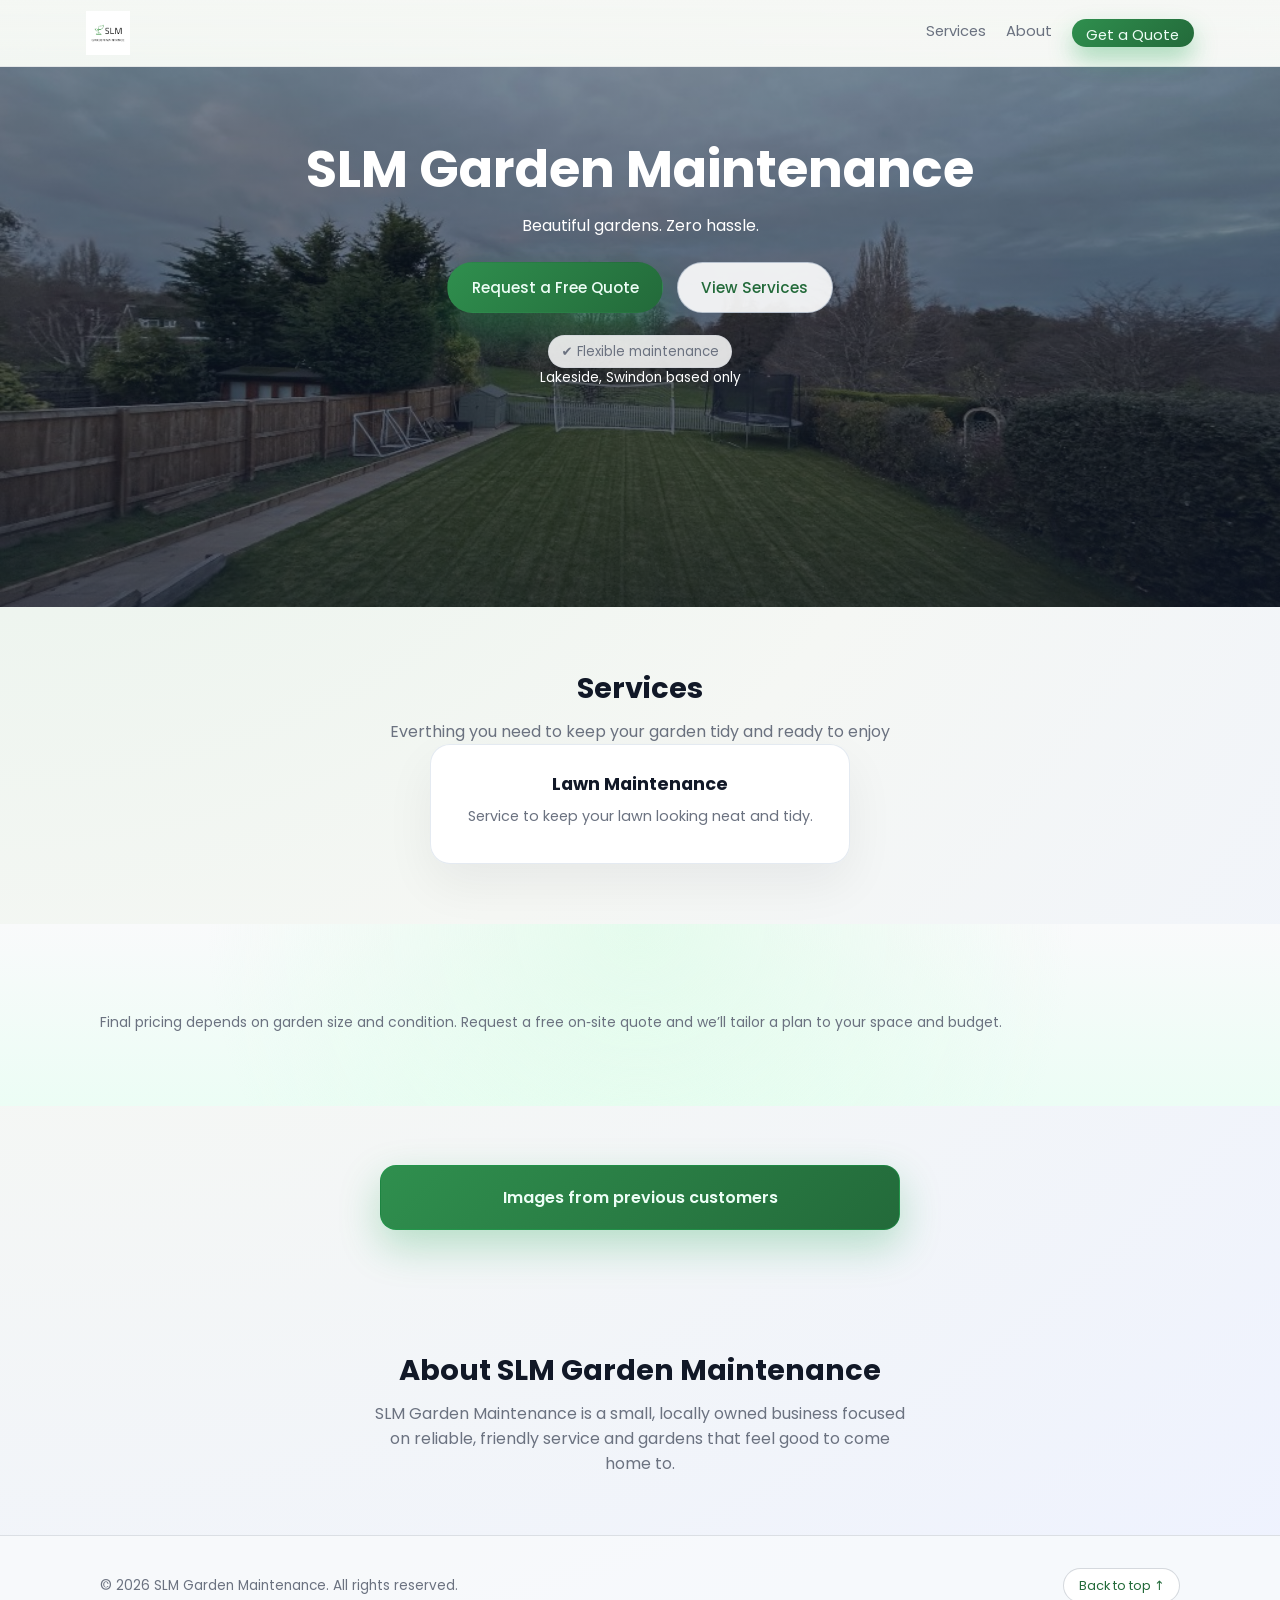
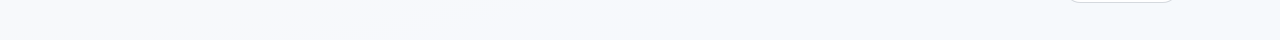
==== index.html @ 6372789c "change lawn care and edging to lawn maintenece" ====
<!DOCTYPE html>
<html lang="en">
  <head>
    <meta charset="UTF-8" />
    <meta name="viewport" content="width=device-width, initial-scale=1" />
    <title>SLM Garden Maintenance</title>
    <meta
      name="description"
      content="SLM Garden Maintenance – professional lawn care, planting, pruning, and seasonal cleanups for beautiful, low-stress outdoor spaces."
    />
    <link rel="stylesheet" href="styles.css" />
    <link rel="preconnect" href="https://fonts.googleapis.com" />
    <link rel="preconnect" href="https://fonts.gstatic.com" crossorigin />
    <link
      href="https://fonts.googleapis.com/css2?family=Poppins:wght@300;400;500;600;700&display=swap"
      rel="stylesheet"
    />
  </head>
  <body>
    <header class="site-header">
      <div class="container header-inner">
        <a href="index.html" class="logo" aria-label="Go to home page">
          <img src="assets/slm-logo.png" alt="SLM Garden Maintenance logo" class="site-logo" />
        </a>
        <nav class="nav">
          <a href="#services">Services</a>
          <a href="#about">About</a>
          <a href="contact.html" class="nav-cta">Get a Quote</a>
        </nav>
      </div>
    </header>

    <main>
      <section class="hero" id="top">
        <div class="container hero-inner">
          <div class="hero-copy">
            <h1>SLM Garden Maintenance</h1>
            <p>
              Beautiful gardens. Zero hassle.
            </p>
            <div class="hero-actions">
              <a href="contact.html" class="btn primary">Request a Free Quote</a>
              <a href="#services" class="btn ghost">View Services</a>
            </div>
            <div class="hero-meta">
              <span>✔ Flexible maintenance</span>
            </div>
            <p class="hero-location">Lakeside, Swindon based only</p>
          </div>
        </div>
      </section>

      <section class="section" id="services">
        <div class="container">
          <h2 class="section-title">Services</h2>
          <p class="section-intro">
            Everthing you need to keep your garden tidy and ready to enjoy
          </p>
          <div class="services-grid services-grid--single">
            <article class="card service-card service-card--centered">
              <h3>Lawn Maintenance</h3>
              <p class="service-card-subtitle">Service to keep your lawn looking neat and tidy.</p>
            </article>
          </div>
        </div>
      </section>

      <section class="section section-alt" id="pricing">
        <div class="container">
          <p class="pricing-footnote">
            Final pricing depends on garden size and condition. Request a free on‑site quote and
            we’ll tailor a plan to your space and budget.
          </p>
        </div>
      </section>

      <section class="section" id="customer-images">
        <div class="container">
          <a href="images.html" class="images-box-link">Images from previous customers</a>
        </div>
      </section>

      <section class="section" id="about">
        <div class="container about-grid">
          <div>
            <h2 class="section-title">About SLM Garden Maintenance</h2>
            <p class="section-intro about-summary">
              SLM Garden Maintenance is a small, locally owned business focused on reliable,
              friendly service and gardens that feel good to come home to.
            </p>
          </div>
        </div>
      </section>

      </section>
    </main>

    <footer class="site-footer">
      <div class="container footer-inner">
        <p>© 2026 SLM Garden Maintenance. All rights reserved.</p>
        <a href="#top" class="back-to-top">Back to top ↑</a>
      </div>
    </footer>

    <script src="script.js"></script>
  </body>
  </html>
---- styles.css ----
:root {
  --bg: #f5f7f4;
  --bg-alt: #ffffff;
  --accent: #2f8f4e;
  --accent-soft: #e0f3e7;
  --accent-dark: #236a3a;
  --text: #111827;
  --muted: #6b7280;
  --border-subtle: #e5e7eb;
  --shadow-soft: 0 22px 60px rgba(15, 23, 42, 0.12);
  --radius-lg: 20px;
  --radius-full: 999px;
  --transition-fast: 0.18s ease-out;
}

*,
*::before,
*::after {
  box-sizing: border-box;
}

body {
  margin: 0;
  font-family: "Poppins", system-ui, -apple-system, BlinkMacSystemFont, "Segoe UI", sans-serif;
  background: radial-gradient(circle at top left, #e4f2e8 0, #f5f7f4 50%, #eef2ff 100%);
  color: var(--text);
  -webkit-font-smoothing: antialiased;
}

img {
  max-width: 100%;
  display: block;
}

a {
  color: inherit;
  text-decoration: none;
}

.container {
  width: 100%;
  max-width: 1120px;
  margin: 0 auto;
  padding: 0 1.25rem;
}

.site-header {
  position: sticky;
  top: 0;
  z-index: 40;
  backdrop-filter: blur(18px);
  background: linear-gradient(to bottom, rgba(245, 247, 244, 0.96), rgba(245, 247, 244, 0.82));
  border-bottom: 1px solid rgba(209, 213, 219, 0.5);
}

.header-inner {
  display: flex;
  align-items: center;
  justify-content: space-between;
  padding: 0.7rem 0.4rem;
}

.logo {
  display: flex;
  align-items: center;
  gap: 0.6rem;
}

.site-logo {
  height: 44px;
  width: auto;
}

.nav {
  display: flex;
  align-items: center;
  gap: 1.25rem;
  font-size: 0.92rem;
}

.nav a {
  color: var(--muted);
  padding-bottom: 0.1rem;
  border-bottom: 2px solid transparent;
  transition: color var(--transition-fast), border-color var(--transition-fast),
    transform var(--transition-fast);
}

.nav a:hover {
  color: var(--accent-dark);
  border-color: rgba(34, 197, 94, 0.45);
  transform: translateY(-1px);
}

.nav-cta {
  padding: 0.35rem 0.9rem;
  border-radius: var(--radius-full);
  background: linear-gradient(135deg, var(--accent), var(--accent-dark));
  color: #ecfdf5 !important;
  border: none !important;
  box-shadow: 0 12px 25px rgba(22, 163, 74, 0.35);
}

.hero {
  position: relative;
  padding: 4.6rem 0 3.8rem;
  min-height: 60vh;
  background:
    linear-gradient(to bottom, rgba(15, 23, 42, 0.45), rgba(15, 23, 42, 0.75)),
    url("assets/IMG_4486-001adc9c-b337-4fd5-adc2-8682638aba3a.png") center/cover
      no-repeat;
  color: #f9fafb;
}

.hero-inner {
  position: relative;
  display: flex;
  align-items: center;
  justify-content: center;
}

.hero-copy h1 {
  font-size: clamp(2.3rem, 4vw, 3.2rem);
  line-height: 1.1;
  margin: 0 0 1rem;
  color: #ffffff;
}

.hero-copy {
  text-align: center;
}

.hero-copy p {
  margin: 0 0 1.5rem;
  color: #ffffff;
  max-width: 34rem;
  margin-left: auto;
  margin-right: auto;
}

.service-box {
  display: inline-flex;
  align-items: center;
  justify-content: center;
  margin-top: 1rem;
  padding: 1rem 1.8rem;
  border-radius: 18px;
  background: radial-gradient(circle at top left, #bbf7d0 0, #ecfdf5 40%, #ffffff 100%);
  border: 1px solid rgba(34, 197, 94, 0.3);
  box-shadow: 0 18px 45px rgba(22, 163, 74, 0.25);
  position: relative;
  overflow: hidden;
}

.service-box::before {
  content: "";
  position: absolute;
  inset: 0;
  background: radial-gradient(circle at top left, rgba(255, 255, 255, 0.65), transparent 55%);
  opacity: 0.65;
  pointer-events: none;
}

.service-label {
  position: relative;
  font-weight: 600;
  letter-spacing: 0.04em;
  text-transform: uppercase;
  font-size: 0.9rem;
  color: var(--accent-dark);
}

.hero-actions {
  display: flex;
  gap: 0.9rem;
  flex-wrap: wrap;
  margin-bottom: 1.4rem;
  justify-content: center;
}

.btn {
  display: inline-flex;
  align-items: center;
  justify-content: center;
  border-radius: var(--radius-full);
  padding: 0.8rem 1.45rem;
  font-size: 0.95rem;
  font-weight: 500;
  border: 1px solid transparent;
  cursor: pointer;
  transition: background var(--transition-fast), color var(--transition-fast),
    box-shadow var(--transition-fast), transform var(--transition-fast), border-color var(--transition-fast);
}

.btn.primary {
  background: linear-gradient(135deg, var(--accent), var(--accent-dark));
  color: #ecfdf5;
  box-shadow: 0 20px 38px rgba(22, 163, 74, 0.35);
}

.btn.primary:hover {
  transform: translateY(-1px);
  box-shadow: 0 24px 48px rgba(22, 163, 74, 0.4);
}

.btn.ghost {
  background: rgba(255, 255, 255, 0.9);
  color: var(--accent-dark);
  border-color: rgba(148, 163, 184, 0.6);
}

.btn.ghost:hover {
  background: #ecfdf5;
  border-color: rgba(34, 197, 94, 0.6);
}

.btn.full-width {
  width: 100%;
}

.hero-meta {
  display: flex;
  flex-wrap: wrap;
  gap: 0.75rem;
  font-size: 0.83rem;
  color: var(--muted);
  justify-content: center;
  text-align: center;
}

.hero-meta span {
  padding: 0.35rem 0.8rem;
  border-radius: var(--radius-full);
  background: rgba(255, 255, 255, 0.85);
  border: 1px solid rgba(209, 213, 219, 0.72);
}

.hero-location {
  margin-top: 0.9rem;
  font-size: 0.85rem;
  color: #e5e7eb;
}

.hero-card {
  position: relative;
  border-radius: 26px;
  background: linear-gradient(150deg, rgba(15, 118, 110, 0.08), rgba(22, 163, 74, 0.08)),
    url("https://images.pexels.com/photos/4751978/pexels-photo-4751978.jpeg?auto=compress&cs=tinysrgb&w=1200")
      center/cover no-repeat;
  box-shadow: var(--shadow-soft);
  overflow: hidden;
  min-height: 320px;
}

.hero-card::after {
  content: "";
  position: absolute;
  inset: 0;
  background: radial-gradient(circle at top left, rgba(15, 23, 42, 0.18), transparent 60%),
    linear-gradient(to top, rgba(15, 23, 42, 0.88), rgba(15, 23, 42, 0.16));
}

.hero-card-content {
  position: relative;
  color: #ecfdf5;
  padding: 1.7rem 1.7rem 1.4rem;
  display: flex;
  flex-direction: column;
  gap: 0.6rem;
  height: 100%;
  justify-content: flex-end;
  z-index: 1;
}

.hero-card-content h2 {
  font-size: 1.25rem;
  margin: 0;
}

.hero-card-content p {
  font-size: 0.93rem;
  margin: 0;
}

.hero-card-content ul {
  margin: 0.25rem 0 0.7rem;
  padding-left: 1.1rem;
  font-size: 0.86rem;
}

.hero-card-note {
  font-size: 0.85rem;
  opacity: 0.9;
}

.section {
  padding: 3.7rem 0;
}

.section-alt {
  background: radial-gradient(circle at top, rgba(220, 252, 231, 0.7), transparent 65%),
    linear-gradient(to bottom, #f9fafb, #ecfdf5);
}

.section-title {
  font-size: 1.8rem;
  margin: 0 0 0.6rem;
}

.section-intro {
  margin: 0;
  max-width: 34rem;
  color: var(--muted);
}

#services .section-intro {
  text-align: center;
  margin-left: auto;
  margin-right: auto;
}

#services .section-title {
  text-align: center;
}

.grid {
  display: grid;
  gap: 1.7rem;
  margin-top: 2.3rem;
}

.services-grid {
  grid-template-columns: repeat(4, minmax(0, 1fr));
}

.services-grid--single {
  display: flex;
  justify-content: center;
  align-items: stretch;
}

.services-grid--single .service-card {
  max-width: 420px;
  width: 100%;
}

.pricing-grid {
  grid-template-columns: repeat(3, minmax(0, 1fr));
}

.card {
  background: rgba(255, 255, 255, 0.96);
  border-radius: var(--radius-lg);
  padding: 1.6rem 1.6rem 1.5rem;
  border: 1px solid rgba(226, 232, 240, 0.9);
  box-shadow: 0 20px 50px rgba(15, 23, 42, 0.06);
  transform-origin: center;
  transform: translateY(0) scale(1);
  transition: transform var(--transition-fast), box-shadow var(--transition-fast),
    border-color var(--transition-fast), background var(--transition-fast);
}

.card:hover {
  transform: translateY(-5px) scale(1.01);
  box-shadow: 0 26px 70px rgba(15, 23, 42, 0.12);
  border-color: rgba(34, 197, 94, 0.3);
}

.service-card h3 {
  margin: 0 0 0.55rem;
  font-size: 1.1rem;
}

.service-card--centered {
  text-align: center;
}

.service-card-subtitle {
  margin: 0;
  font-size: 0.88rem;
  color: var(--muted);
  font-weight: 400;
}

.service-card p {
  margin: 0 0 0.8rem;
  color: var(--muted);
  font-size: 0.9rem;
}

.service-card ul {
  margin: 0;
  padding-left: 1.1rem;
  font-size: 0.87rem;
  color: var(--text);
}

.pricing-card {
  position: relative;
}

.pricing-card .price {
  margin: 0.4rem 0 0.15rem;
  font-size: 1.5rem;
  font-weight: 600;
}

.pricing-card .price-note {
  margin: 0;
  font-size: 0.83rem;
  color: var(--muted);
}

.pricing-card ul {
  margin: 0.9rem 0 0;
  padding-left: 1.1rem;
  font-size: 0.9rem;
  color: var(--text);
}

.pricing-card.featured {
  background: radial-gradient(circle at top, #bbf7d0 0, #ecfdf5 40%, #ffffff 100%);
  border-width: 1.5px;
  border-color: rgba(22, 163, 74, 0.55);
  box-shadow: 0 26px 70px rgba(21, 128, 61, 0.35);
  transform: translateY(-6px);
}

.pricing-card.featured:hover {
  transform: translateY(-10px);
}

.badge {
  position: absolute;
  top: 1.2rem;
  right: 1.4rem;
  padding: 0.28rem 0.75rem;
  border-radius: var(--radius-full);
  background: rgba(22, 163, 74, 0.16);
  color: var(--accent-dark);
  font-size: 0.72rem;
  font-weight: 500;
}

.pricing-footnote {
  margin-top: 1.8rem;
  font-size: 0.87rem;
  color: var(--muted);
}

.images-box-link {
  display: block;
  max-width: 520px;
  margin: 0 auto;
  text-align: center;
  padding: 1.2rem 1rem;
  border-radius: 16px;
  border: 1px solid rgba(22, 163, 74, 0.45);
  background: linear-gradient(135deg, var(--accent), var(--accent-dark));
  box-shadow: 0 16px 40px rgba(22, 163, 74, 0.28);
  font-weight: 600;
  color: #ecfdf5;
  transition: transform var(--transition-fast), box-shadow var(--transition-fast),
    border-color var(--transition-fast), background var(--transition-fast);
}

.images-box-link:hover {
  transform: translateY(-2px);
  border-color: rgba(22, 163, 74, 0.7);
  background: linear-gradient(135deg, #22c55e, #15803d);
  box-shadow: 0 20px 50px rgba(21, 128, 61, 0.35);
}

.about-grid {
  display: flex;
  justify-content: center;
  text-align: center;
}

.about-summary {
  text-align: center;
  margin-left: auto;
  margin-right: auto;
}

.contact-grid {
  display: grid;
  grid-template-columns: minmax(0, 1.1fr) minmax(0, 1fr);
  gap: 2.4rem;
  align-items: flex-start;
}

.contact-points {
  margin: 1.3rem 0 0.8rem;
  padding-left: 1.1rem;
  color: var(--text);
  font-size: 0.95rem;
}

.contact-note {
  margin: 0.5rem 0 0;
  font-size: 0.85rem;
  color: var(--muted);
}

.contact-form h3 {
  margin: 0 0 0.9rem;
}

.contact-form label {
  display: block;
  font-size: 0.82rem;
  margin-bottom: 0.85rem;
}

.contact-form input,
.contact-form textarea {
  width: 100%;
  margin-top: 0.35rem;
  border-radius: 12px;
  border: 1px solid rgba(209, 213, 219, 0.9);
  padding: 0.65rem 0.75rem;
  font-family: inherit;
  font-size: 0.9rem;
  outline: none;
  background: rgba(249, 250, 251, 0.95);
  transition: border-color var(--transition-fast), box-shadow var(--transition-fast),
    background var(--transition-fast), transform var(--transition-fast);
}

.contact-form textarea {
  resize: vertical;
  min-height: 120px;
}

.contact-form input:focus,
.contact-form textarea:focus {
  border-color: rgba(34, 197, 94, 0.75);
  box-shadow: 0 0 0 1px rgba(34, 197, 94, 0.5);
  background: #ffffff;
}

.form-status {
  margin-top: 0.7rem;
  font-size: 0.86rem;
  color: var(--muted);
}

.site-footer {
  padding: 1.6rem 0 1.9rem;
  border-top: 1px solid rgba(209, 213, 219, 0.7);
  background: rgba(248, 250, 252, 0.9);
}

.footer-inner {
  display: flex;
  align-items: center;
  justify-content: space-between;
  gap: 1rem;
  font-size: 0.85rem;
  color: var(--muted);
}

.footer-qr {
  display: flex;
  flex-direction: column;
  align-items: center;
  gap: 0.35rem;
}

.footer-qr img {
  width: 72px;
  height: 72px;
  border-radius: 8px;
  border: 1px solid rgba(209, 213, 219, 0.9);
  background: #ffffff;
  padding: 4px;
}

.footer-qr span {
  font-size: 0.72rem;
  color: var(--muted);
}

.back-to-top {
  padding: 0.45rem 0.9rem;
  border-radius: var(--radius-full);
  border: 1px solid rgba(209, 213, 219, 0.9);
  background: rgba(255, 255, 255, 0.95);
  color: var(--accent-dark);
  font-size: 0.8rem;
  transition: background var(--transition-fast), transform var(--transition-fast),
    box-shadow var(--transition-fast);
}

.back-to-top:hover {
  background: #ecfdf5;
  transform: translateY(-1px);
  box-shadow: 0 12px 30px rgba(15, 23, 42, 0.15);
}

html {
  scroll-behavior: smooth;
}

@media (max-width: 960px) {
  .hero-inner {
    grid-template-columns: minmax(0, 1fr);
  }

  .hero-card {
    order: -1;
  }

  .services-grid {
    grid-template-columns: repeat(2, minmax(0, 1fr));
  }

  .pricing-grid {
    grid-template-columns: repeat(2, minmax(0, 1fr));
  }

  .about-grid {
    grid-template-columns: minmax(0, 1fr);
  }

  .contact-grid {
    grid-template-columns: minmax(0, 1fr);
  }
}

@media (max-width: 720px) {
  .header-inner {
    padding-inline: 0;
  }

  .nav {
    gap: 0.7rem;
    font-size: 0.82rem;
  }

  .hero {
    padding-top: 3.6rem;
  }

  .services-grid,
  .pricing-grid {
    grid-template-columns: minmax(0, 1fr);
  }

  .about-highlights {
    grid-template-columns: minmax(0, 1fr);
  }

  .footer-inner {
    flex-direction: column;
    align-items: flex-start;
  }

  .footer-qr {
    align-items: flex-start;
  }
}
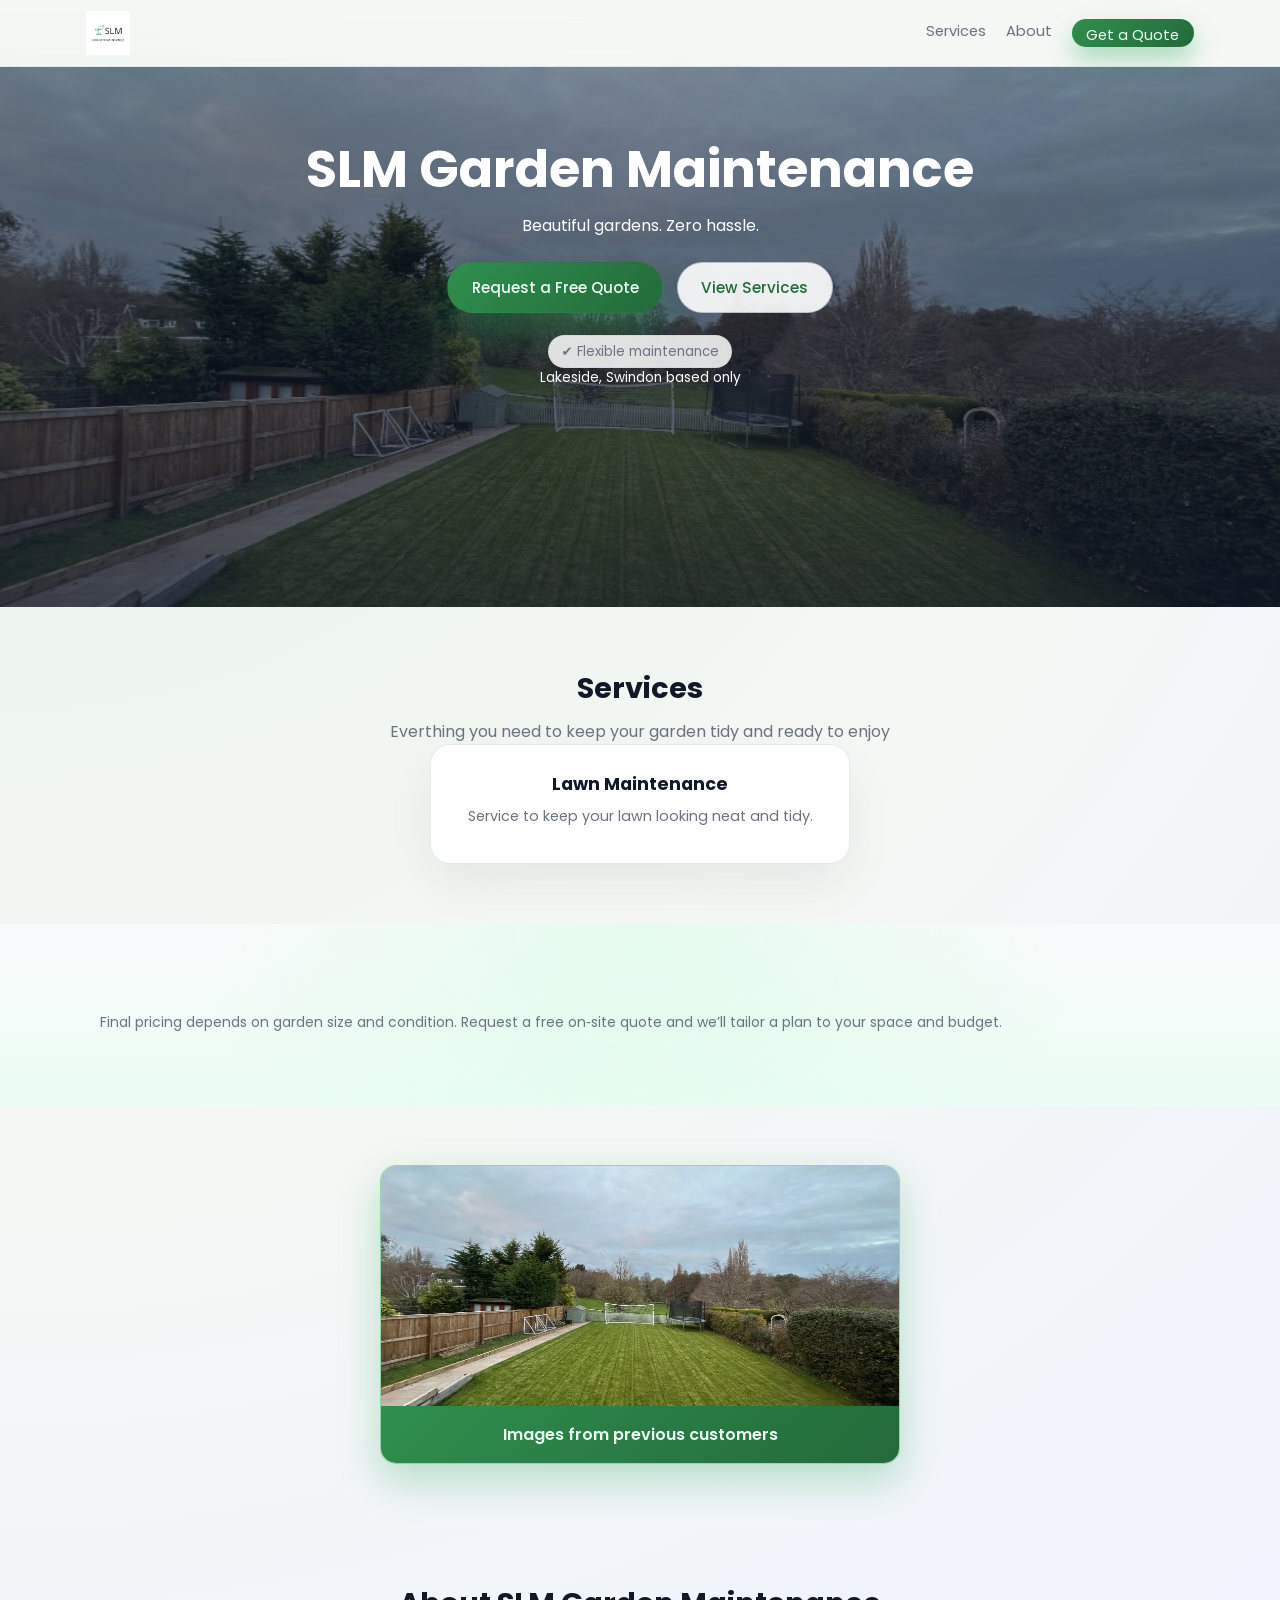
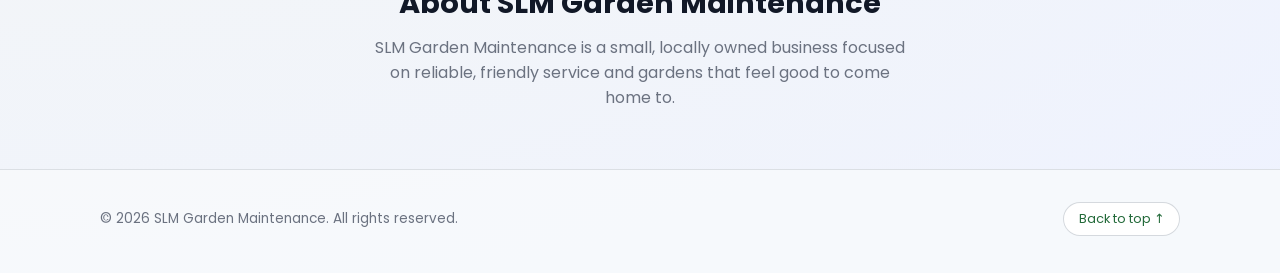
==== commit 35d47df5: "image added to prev customer imags" ====
--- a/index.html
+++ b/index.html
@@ -76,7 +76,14 @@
 
       <section class="section" id="customer-images">
         <div class="container">
-          <a href="images.html" class="images-box-link">Images from previous customers</a>
+          <a href="images.html" class="images-box-link">
+            <img
+              src="assets/IMG_4486-001adc9c-b337-4fd5-adc2-8682638aba3a.png"
+              alt="Well-maintained striped lawn from a recent customer"
+              class="images-box-preview"
+            />
+            <span class="images-box-label">Images from previous customers</span>
+          </a>
         </div>
       </section>
 
--- a/styles.css
+++ b/styles.css
@@ -452,23 +452,64 @@
   display: block;
   max-width: 520px;
   margin: 0 auto;
-  text-align: center;
-  padding: 1.2rem 1rem;
+  overflow: hidden;
   border-radius: 16px;
   border: 1px solid rgba(22, 163, 74, 0.45);
+  background: #ffffff;
+  box-shadow: 0 16px 40px rgba(22, 163, 74, 0.28);
+  transition: transform var(--transition-fast), box-shadow var(--transition-fast),
+    border-color var(--transition-fast);
+}
+
+.images-box-preview {
+  display: block;
+  width: 100%;
+  height: 240px;
+  object-fit: cover;
+}
+
+.images-box-label {
+  display: block;
+  padding: 1rem 1.2rem;
+  text-align: center;
+  font-weight: 600;
   background: linear-gradient(135deg, var(--accent), var(--accent-dark));
-  box-shadow: 0 16px 40px rgba(22, 163, 74, 0.28);
-  font-weight: 600;
   color: #ecfdf5;
-  transition: transform var(--transition-fast), box-shadow var(--transition-fast),
-    border-color var(--transition-fast), background var(--transition-fast);
 }
 
 .images-box-link:hover {
   transform: translateY(-2px);
   border-color: rgba(22, 163, 74, 0.7);
+  box-shadow: 0 20px 50px rgba(21, 128, 61, 0.35);
+}
+
+.images-box-link:hover .images-box-label {
   background: linear-gradient(135deg, #22c55e, #15803d);
-  box-shadow: 0 20px 50px rgba(21, 128, 61, 0.35);
+}
+
+.customer-gallery {
+  display: grid;
+  grid-template-columns: repeat(auto-fill, minmax(280px, 1fr));
+  gap: 1.5rem;
+  margin-top: 2rem;
+  max-width: 720px;
+  margin-left: auto;
+  margin-right: auto;
+}
+
+.customer-gallery-item {
+  margin: 0;
+  overflow: hidden;
+  border-radius: 16px;
+  border: 1px solid rgba(22, 163, 74, 0.25);
+  box-shadow: 0 12px 30px rgba(15, 23, 42, 0.08);
+}
+
+.customer-gallery-item img {
+  display: block;
+  width: 100%;
+  height: 260px;
+  object-fit: cover;
 }
 
 .about-grid {
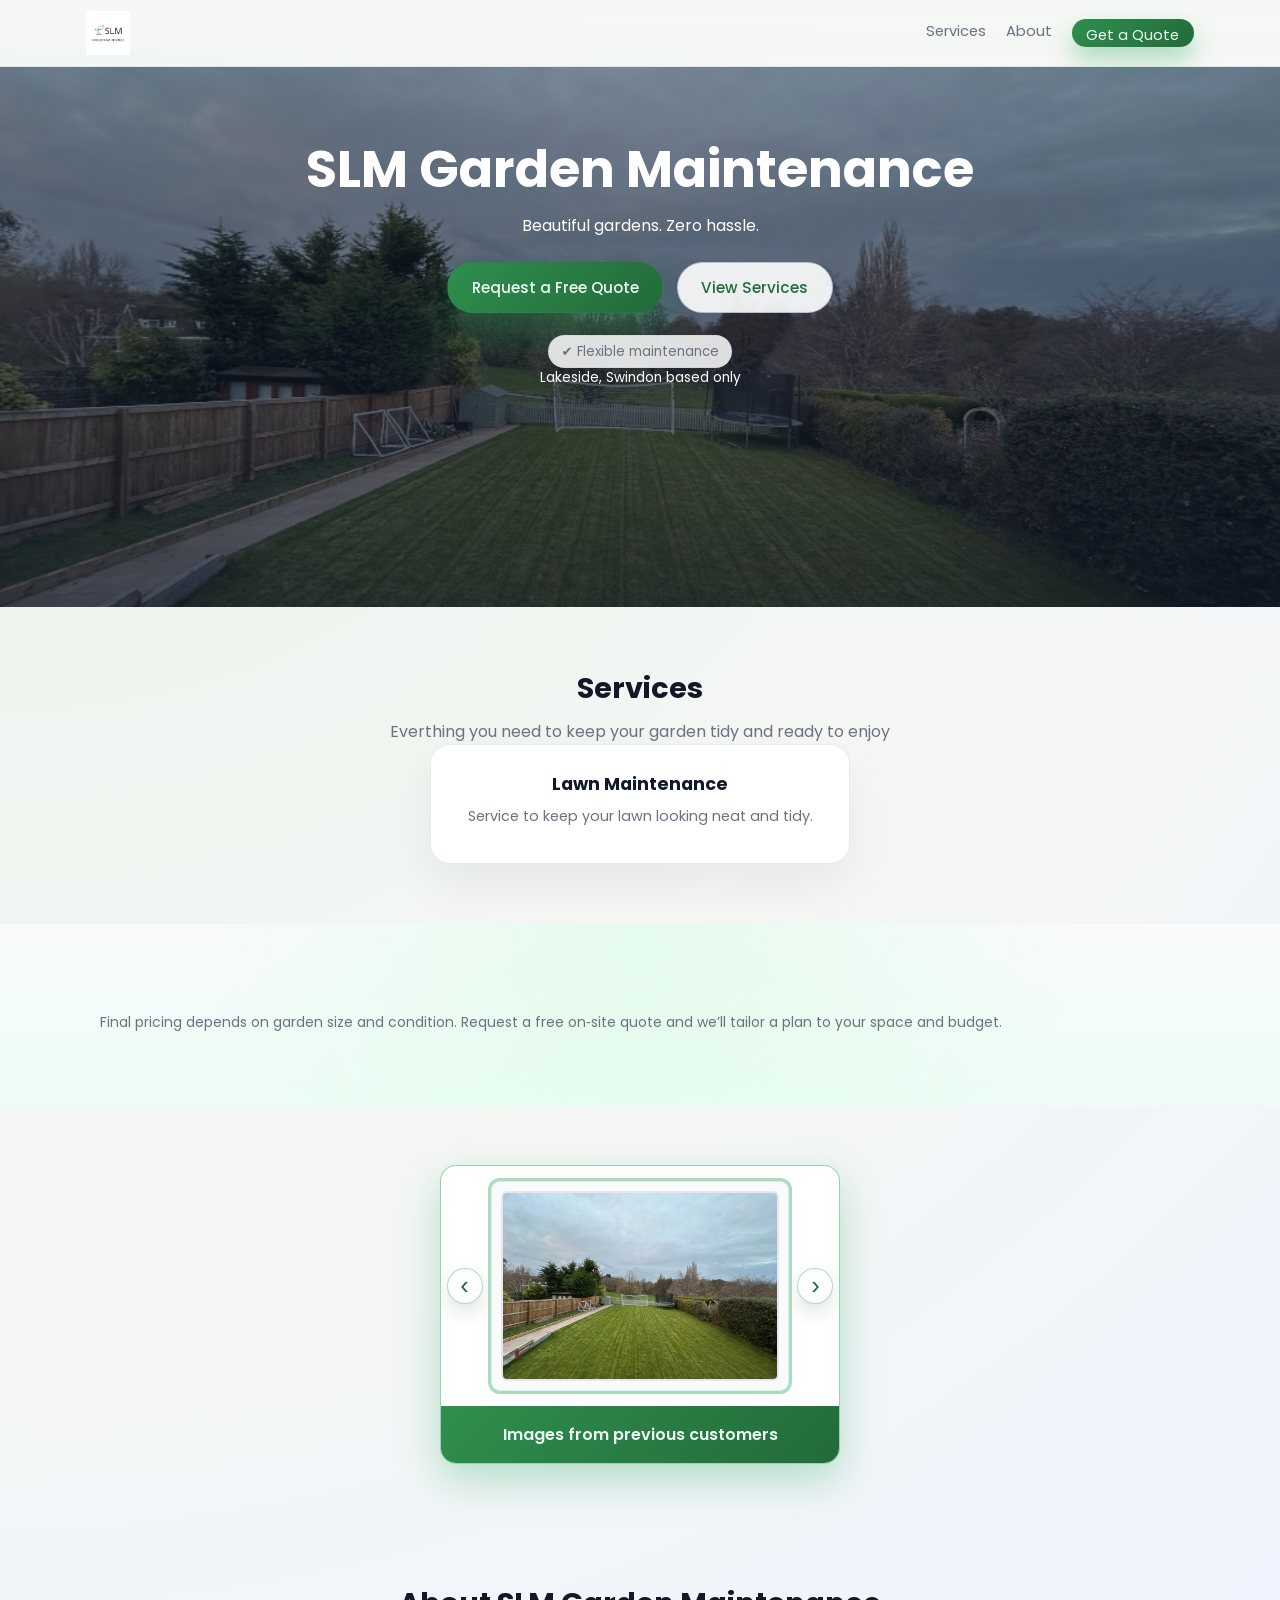
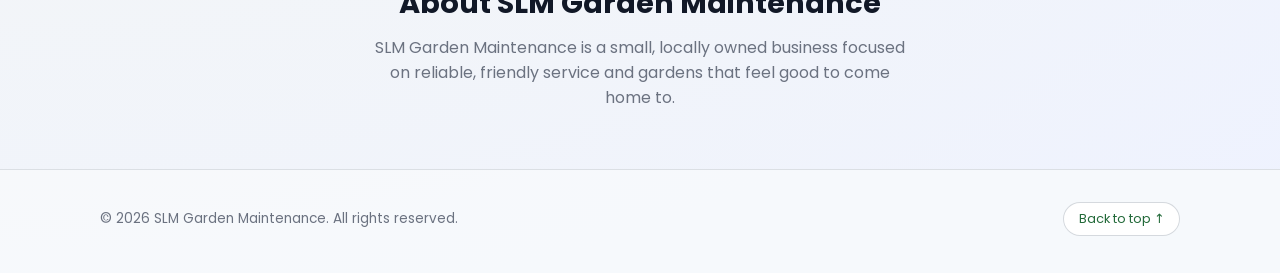
==== commit f6cd06f1: "add trim to pic make smaller add arrow to swipe through pics" ====
--- a/index.html
+++ b/index.html
@@ -76,14 +76,41 @@
 
       <section class="section" id="customer-images">
         <div class="container">
-          <a href="images.html" class="images-box-link">
-            <img
-              src="assets/IMG_4486-001adc9c-b337-4fd5-adc2-8682638aba3a.png"
-              alt="Well-maintained striped lawn from a recent customer"
-              class="images-box-preview"
-            />
-            <span class="images-box-label">Images from previous customers</span>
-          </a>
+          <div class="image-carousel" data-carousel>
+            <div class="image-carousel-card">
+              <div class="image-carousel-inner">
+                <button
+                  type="button"
+                  class="carousel-arrow carousel-arrow--prev"
+                  aria-label="Previous image"
+                >
+                  ‹
+                </button>
+                <div class="carousel-frame">
+                  <figure class="carousel-slide is-active">
+                    <img
+                      src="assets/IMG_4486-001adc9c-b337-4fd5-adc2-8682638aba3a.png"
+                      alt="Well-maintained striped lawn from a recent customer"
+                    />
+                  </figure>
+                  <figure class="carousel-slide">
+                    <img
+                      src="Image 01-04-2026 at 16.03.jpg"
+                      alt="Garden maintenance work from a recent customer"
+                    />
+                  </figure>
+                </div>
+                <button
+                  type="button"
+                  class="carousel-arrow carousel-arrow--next"
+                  aria-label="Next image"
+                >
+                  ›
+                </button>
+              </div>
+              <a href="images.html" class="images-box-label">Images from previous customers</a>
+            </div>
+          </div>
         </div>
       </section>
 
@@ -98,8 +125,6 @@
           </div>
         </div>
       </section>
-
-      </section>
     </main>
 
     <footer class="site-footer">
--- a/styles.css
+++ b/styles.css
@@ -448,24 +448,89 @@
   color: var(--muted);
 }
 
-.images-box-link {
-  display: block;
-  max-width: 520px;
+.image-carousel {
+  max-width: 400px;
   margin: 0 auto;
+}
+
+.image-carousel--page {
+  margin-top: 2rem;
+}
+
+.image-carousel-card {
   overflow: hidden;
   border-radius: 16px;
   border: 1px solid rgba(22, 163, 74, 0.45);
   background: #ffffff;
   box-shadow: 0 16px 40px rgba(22, 163, 74, 0.28);
-  transition: transform var(--transition-fast), box-shadow var(--transition-fast),
-    border-color var(--transition-fast);
-}
-
-.images-box-preview {
+}
+
+.image-carousel-inner {
+  position: relative;
+  display: flex;
+  align-items: center;
+  gap: 0.35rem;
+  padding: 0.75rem 0.35rem;
+}
+
+.carousel-frame {
+  position: relative;
+  flex: 1;
+  min-width: 0;
+  padding: 10px;
+  border-radius: 12px;
+  background: #f8fafc;
+  border: 3px solid rgba(22, 163, 74, 0.35);
+  box-shadow: inset 0 0 0 1px rgba(22, 163, 74, 0.12);
+}
+
+.carousel-slide {
+  display: none;
+  margin: 0;
+}
+
+.carousel-slide.is-active {
+  display: block;
+}
+
+.carousel-slide img {
   display: block;
   width: 100%;
-  height: 240px;
+  height: 190px;
   object-fit: cover;
+  border-radius: 6px;
+  border: 2px solid rgba(15, 23, 42, 0.08);
+}
+
+.image-carousel--page .carousel-slide img {
+  height: 260px;
+}
+
+.carousel-arrow {
+  flex-shrink: 0;
+  width: 2.25rem;
+  height: 2.25rem;
+  border: 1px solid rgba(22, 163, 74, 0.35);
+  border-radius: 999px;
+  background: #ffffff;
+  color: var(--accent-dark);
+  font-size: 1.6rem;
+  line-height: 1;
+  cursor: pointer;
+  box-shadow: 0 8px 20px rgba(15, 23, 42, 0.12);
+  transition: transform var(--transition-fast), background var(--transition-fast),
+    border-color var(--transition-fast);
+}
+
+.carousel-arrow:hover {
+  transform: translateY(-1px);
+  background: #ecfdf5;
+  border-color: rgba(22, 163, 74, 0.6);
+}
+
+.carousel-arrow:focus-visible {
+  outline: 2px solid var(--accent);
+  outline-offset: 2px;
 }
 
 .images-box-label {
@@ -475,41 +540,11 @@
   font-weight: 600;
   background: linear-gradient(135deg, var(--accent), var(--accent-dark));
   color: #ecfdf5;
-}
-
-.images-box-link:hover {
-  transform: translateY(-2px);
-  border-color: rgba(22, 163, 74, 0.7);
-  box-shadow: 0 20px 50px rgba(21, 128, 61, 0.35);
-}
-
-.images-box-link:hover .images-box-label {
+  transition: background var(--transition-fast);
+}
+
+.image-carousel-card:hover .images-box-label {
   background: linear-gradient(135deg, #22c55e, #15803d);
-}
-
-.customer-gallery {
-  display: grid;
-  grid-template-columns: repeat(auto-fill, minmax(280px, 1fr));
-  gap: 1.5rem;
-  margin-top: 2rem;
-  max-width: 720px;
-  margin-left: auto;
-  margin-right: auto;
-}
-
-.customer-gallery-item {
-  margin: 0;
-  overflow: hidden;
-  border-radius: 16px;
-  border: 1px solid rgba(22, 163, 74, 0.25);
-  box-shadow: 0 12px 30px rgba(15, 23, 42, 0.08);
-}
-
-.customer-gallery-item img {
-  display: block;
-  width: 100%;
-  height: 260px;
-  object-fit: cover;
 }
 
 .about-grid {
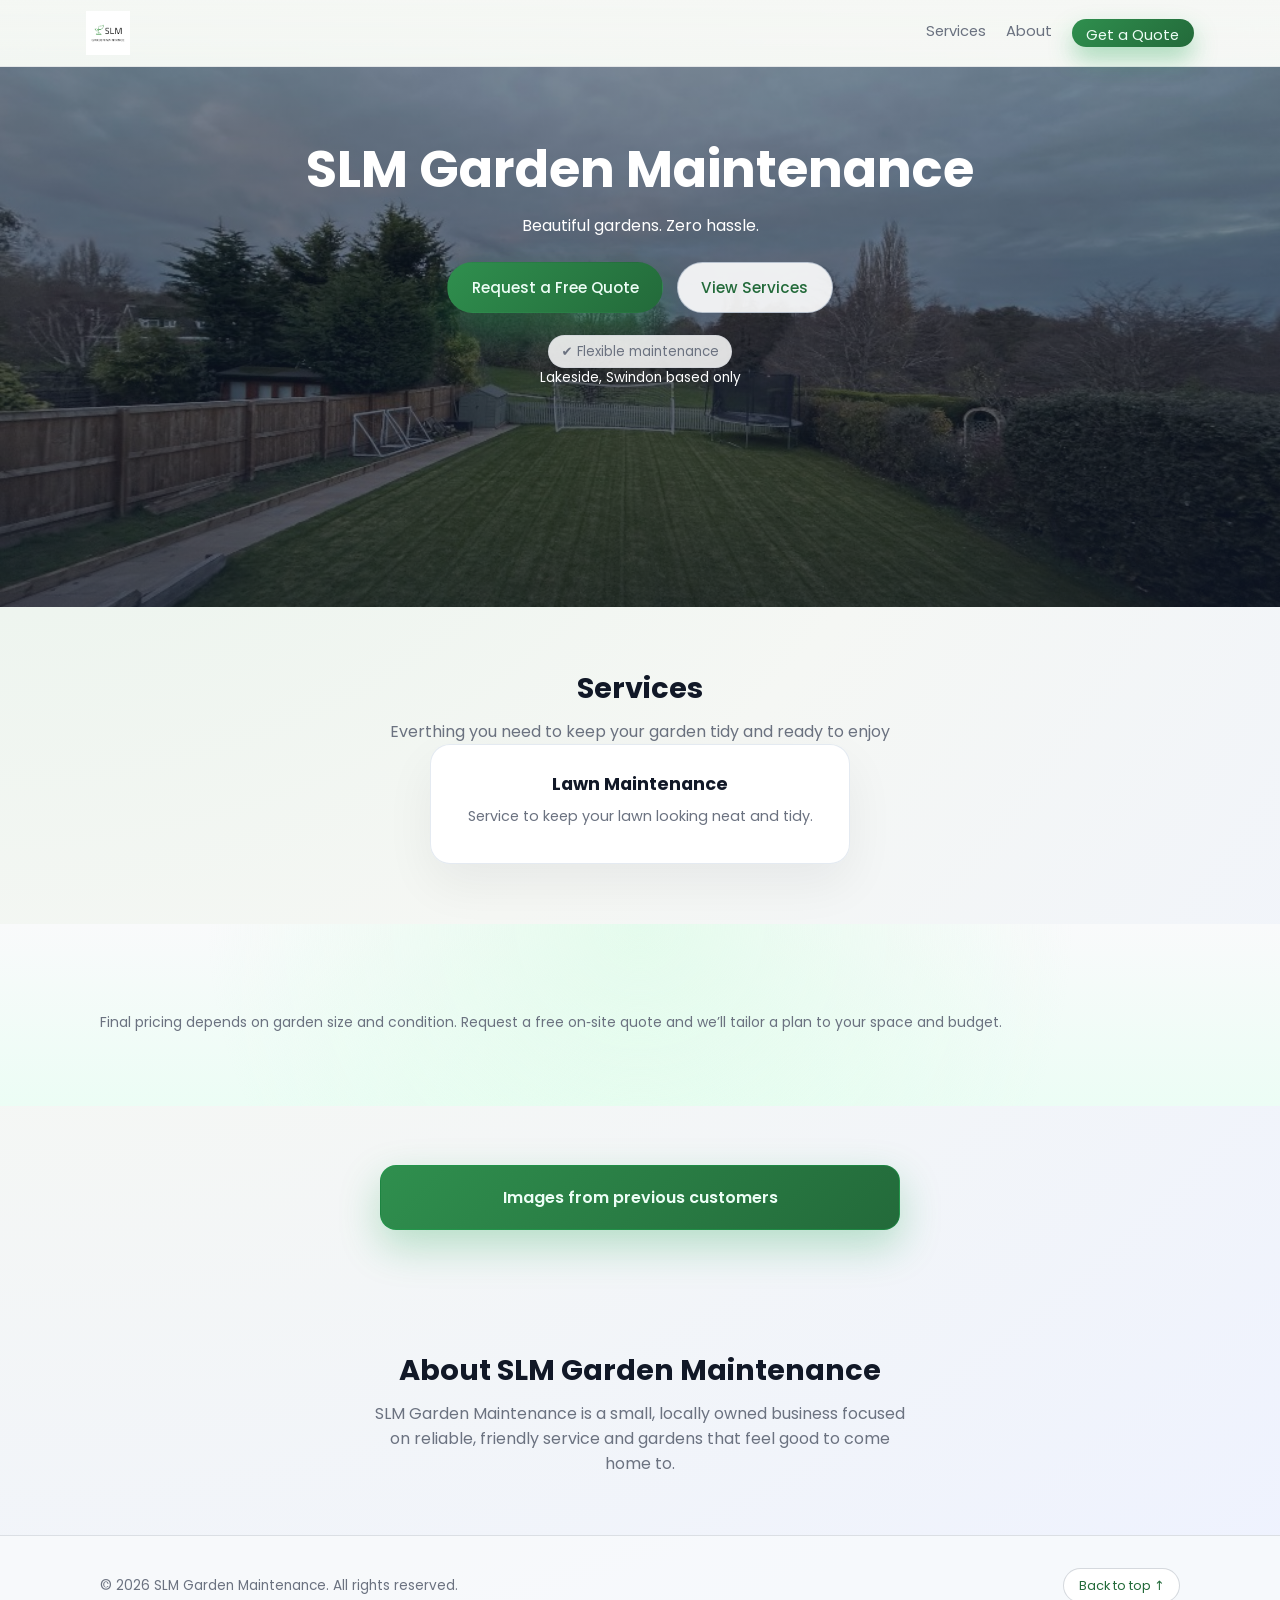
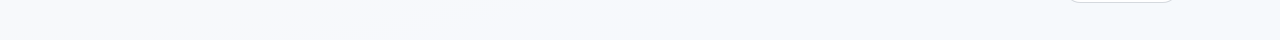
==== commit dec016cc: "emove what prev" ====
--- a/index.html
+++ b/index.html
@@ -76,41 +76,7 @@
 
       <section class="section" id="customer-images">
         <div class="container">
-          <div class="image-carousel" data-carousel>
-            <div class="image-carousel-card">
-              <div class="image-carousel-inner">
-                <button
-                  type="button"
-                  class="carousel-arrow carousel-arrow--prev"
-                  aria-label="Previous image"
-                >
-                  ‹
-                </button>
-                <div class="carousel-frame">
-                  <figure class="carousel-slide is-active">
-                    <img
-                      src="assets/IMG_4486-001adc9c-b337-4fd5-adc2-8682638aba3a.png"
-                      alt="Well-maintained striped lawn from a recent customer"
-                    />
-                  </figure>
-                  <figure class="carousel-slide">
-                    <img
-                      src="Image 01-04-2026 at 16.03.jpg"
-                      alt="Garden maintenance work from a recent customer"
-                    />
-                  </figure>
-                </div>
-                <button
-                  type="button"
-                  class="carousel-arrow carousel-arrow--next"
-                  aria-label="Next image"
-                >
-                  ›
-                </button>
-              </div>
-              <a href="images.html" class="images-box-label">Images from previous customers</a>
-            </div>
-          </div>
+          <a href="images.html" class="images-box-link">Images from previous customers</a>
         </div>
       </section>
 
--- a/styles.css
+++ b/styles.css
@@ -448,103 +448,27 @@
   color: var(--muted);
 }
 
-.image-carousel {
-  max-width: 400px;
+.images-box-link {
+  display: block;
+  max-width: 520px;
   margin: 0 auto;
-}
-
-.image-carousel--page {
-  margin-top: 2rem;
-}
-
-.image-carousel-card {
-  overflow: hidden;
+  text-align: center;
+  padding: 1.2rem 1rem;
   border-radius: 16px;
   border: 1px solid rgba(22, 163, 74, 0.45);
-  background: #ffffff;
+  background: linear-gradient(135deg, var(--accent), var(--accent-dark));
   box-shadow: 0 16px 40px rgba(22, 163, 74, 0.28);
-}
-
-.image-carousel-inner {
-  position: relative;
-  display: flex;
-  align-items: center;
-  gap: 0.35rem;
-  padding: 0.75rem 0.35rem;
-}
-
-.carousel-frame {
-  position: relative;
-  flex: 1;
-  min-width: 0;
-  padding: 10px;
-  border-radius: 12px;
-  background: #f8fafc;
-  border: 3px solid rgba(22, 163, 74, 0.35);
-  box-shadow: inset 0 0 0 1px rgba(22, 163, 74, 0.12);
-}
-
-.carousel-slide {
-  display: none;
-  margin: 0;
-}
-
-.carousel-slide.is-active {
-  display: block;
-}
-
-.carousel-slide img {
-  display: block;
-  width: 100%;
-  height: 190px;
-  object-fit: cover;
-  border-radius: 6px;
-  border: 2px solid rgba(15, 23, 42, 0.08);
-}
-
-.image-carousel--page .carousel-slide img {
-  height: 260px;
-}
-
-.carousel-arrow {
-  flex-shrink: 0;
-  width: 2.25rem;
-  height: 2.25rem;
-  border: 1px solid rgba(22, 163, 74, 0.35);
-  border-radius: 999px;
-  background: #ffffff;
-  color: var(--accent-dark);
-  font-size: 1.6rem;
-  line-height: 1;
-  cursor: pointer;
-  box-shadow: 0 8px 20px rgba(15, 23, 42, 0.12);
-  transition: transform var(--transition-fast), background var(--transition-fast),
-    border-color var(--transition-fast);
-}
-
-.carousel-arrow:hover {
-  transform: translateY(-1px);
-  background: #ecfdf5;
-  border-color: rgba(22, 163, 74, 0.6);
-}
-
-.carousel-arrow:focus-visible {
-  outline: 2px solid var(--accent);
-  outline-offset: 2px;
-}
-
-.images-box-label {
-  display: block;
-  padding: 1rem 1.2rem;
-  text-align: center;
   font-weight: 600;
-  background: linear-gradient(135deg, var(--accent), var(--accent-dark));
   color: #ecfdf5;
-  transition: background var(--transition-fast);
-}
-
-.image-carousel-card:hover .images-box-label {
+  transition: transform var(--transition-fast), box-shadow var(--transition-fast),
+    border-color var(--transition-fast), background var(--transition-fast);
+}
+
+.images-box-link:hover {
+  transform: translateY(-2px);
+  border-color: rgba(22, 163, 74, 0.7);
   background: linear-gradient(135deg, #22c55e, #15803d);
+  box-shadow: 0 20px 50px rgba(21, 128, 61, 0.35);
 }
 
 .about-grid {
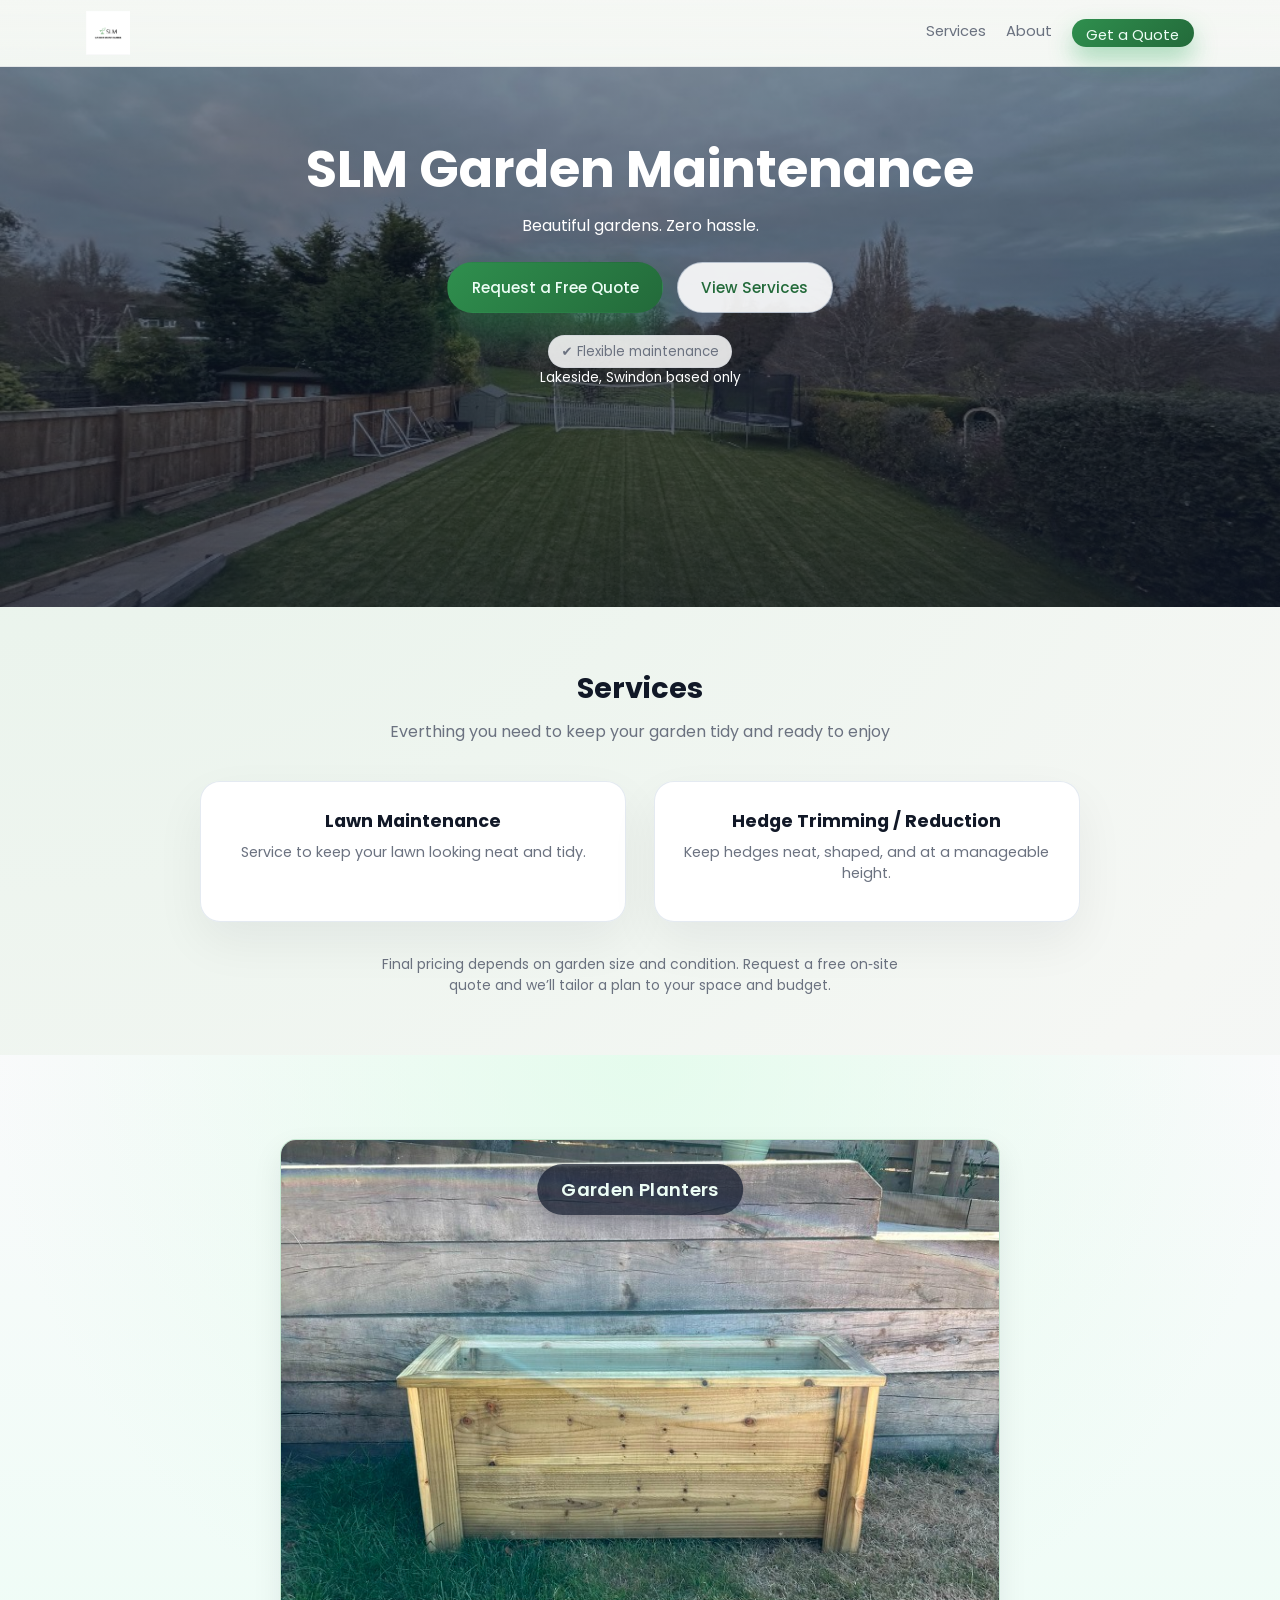
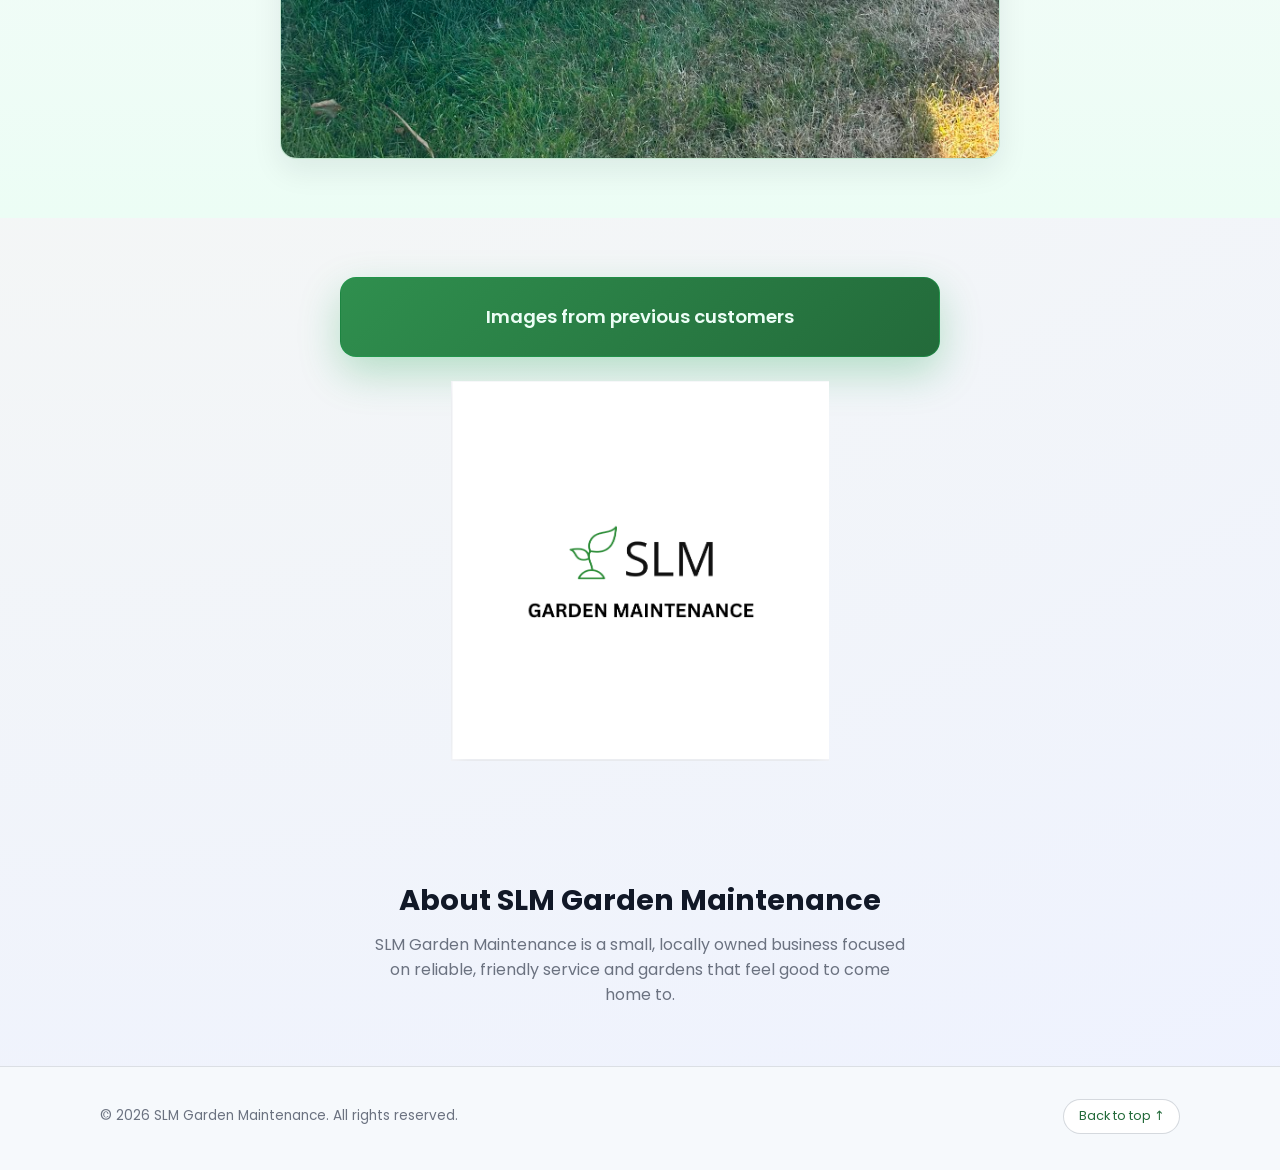
==== commit 2fe113ad: "planters and hedge work planters and hedge work" ====
--- a/index.html
+++ b/index.html
@@ -56,17 +56,16 @@
           <p class="section-intro">
             Everthing you need to keep your garden tidy and ready to enjoy
           </p>
-          <div class="services-grid services-grid--single">
-            <article class="card service-card service-card--centered">
+          <div class="services-grid services-grid--pair">
+            <a href="contact.html?service=lawn" class="card service-card service-card--centered">
               <h3>Lawn Maintenance</h3>
               <p class="service-card-subtitle">Service to keep your lawn looking neat and tidy.</p>
-            </article>
+            </a>
+            <a href="contact.html?service=hedge" class="card service-card service-card--centered">
+              <h3>Hedge Trimming / Reduction</h3>
+              <p class="service-card-subtitle">Keep hedges neat, shaped, and at a manageable height.</p>
+            </a>
           </div>
-        </div>
-      </section>
-
-      <section class="section section-alt" id="pricing">
-        <div class="container">
           <p class="pricing-footnote">
             Final pricing depends on garden size and condition. Request a free on‑site quote and
             we’ll tailor a plan to your space and budget.
@@ -74,9 +73,27 @@
         </div>
       </section>
 
+      <section class="section section-alt" id="pricing">
+        <div class="container">
+          <a href="planters.html" class="pricing-logo-box">
+            <img
+              src="assets/planter-trellis.png"
+              alt="Handmade wooden planter box"
+              class="pricing-logo"
+            />
+            <span class="pricing-logo-label">Garden Planters</span>
+          </a>
+        </div>
+      </section>
+
       <section class="section" id="customer-images">
-        <div class="container">
+        <div class="container images-box-stack">
           <a href="images.html" class="images-box-link">Images from previous customers</a>
+          <img
+            src="assets/slm-logo.png"
+            alt="SLM Garden Maintenance logo"
+            class="images-box-logo"
+          />
         </div>
       </section>
 
--- a/styles.css
+++ b/styles.css
@@ -339,9 +339,29 @@
   align-items: stretch;
 }
 
+.services-grid--pair {
+  display: grid;
+  grid-template-columns: repeat(2, minmax(0, 1fr));
+  gap: 1.7rem;
+  max-width: 880px;
+  margin: 2.3rem auto 0;
+}
+
 .services-grid--single .service-card {
   max-width: 420px;
   width: 100%;
+}
+
+a.service-card {
+  display: block;
+  text-decoration: none;
+  color: inherit;
+  cursor: pointer;
+}
+
+a.service-card:focus-visible {
+  outline: 2px solid var(--accent);
+  outline-offset: 2px;
 }
 
 .pricing-grid {
@@ -443,21 +463,94 @@
 }
 
 .pricing-footnote {
-  margin-top: 1.8rem;
+  margin: 2rem auto 0;
+  max-width: 34rem;
   font-size: 0.87rem;
   color: var(--muted);
+  text-align: center;
+}
+
+.pricing-logo-box {
+  position: relative;
+  display: flex;
+  justify-content: center;
+  align-items: center;
+  width: min(100%, 720px);
+  height: 620px;
+  margin: 1.5rem auto 0;
+  padding: 0;
+  overflow: hidden;
+  border-radius: 16px;
+  border: 1px solid rgba(22, 163, 74, 0.25);
+  background: #ffffff;
+  box-shadow: 0 12px 30px rgba(15, 23, 42, 0.08);
+  text-decoration: none;
+  cursor: pointer;
+  transition: transform var(--transition-fast), box-shadow var(--transition-fast),
+    border-color var(--transition-fast);
+}
+
+.pricing-logo-box:hover {
+  transform: translateY(-2px);
+  border-color: rgba(22, 163, 74, 0.55);
+  box-shadow: 0 16px 36px rgba(22, 163, 74, 0.18);
+}
+
+.pricing-logo-label {
+  position: absolute;
+  left: 50%;
+  top: 1.5rem;
+  transform: translateX(-50%);
+  padding: 0.75rem 1.5rem;
+  border-radius: 999px;
+  background: rgba(15, 23, 42, 0.72);
+  color: #ecfdf5;
+  font-size: 1.15rem;
+  font-weight: 600;
+  letter-spacing: 0.02em;
+  text-align: center;
+  white-space: nowrap;
+  box-shadow: 0 10px 24px rgba(15, 23, 42, 0.25);
+}
+
+.pricing-logo {
+  display: block;
+  width: 100%;
+  height: 100%;
+  margin: 0;
+  object-fit: cover;
+  object-position: center;
+}
+
+.images-box-stack {
+  display: flex;
+  flex-direction: column;
+  gap: 1.5rem;
+  max-width: 640px;
+  margin: 0 auto;
+}
+
+.images-box-logo {
+  display: block;
+  width: min(100%, 620px);
+  height: auto;
+  max-height: 380px;
+  margin: 0 auto;
+  object-fit: contain;
 }
 
 .images-box-link {
   display: block;
-  max-width: 520px;
-  margin: 0 auto;
+  width: 100%;
+  max-width: none;
+  margin: 0;
   text-align: center;
-  padding: 1.2rem 1rem;
+  padding: 1.6rem 1.5rem;
   border-radius: 16px;
   border: 1px solid rgba(22, 163, 74, 0.45);
   background: linear-gradient(135deg, var(--accent), var(--accent-dark));
   box-shadow: 0 16px 40px rgba(22, 163, 74, 0.28);
+  font-size: 1.15rem;
   font-weight: 600;
   color: #ecfdf5;
   transition: transform var(--transition-fast), box-shadow var(--transition-fast),
@@ -469,6 +562,276 @@
   border-color: rgba(22, 163, 74, 0.7);
   background: linear-gradient(135deg, #22c55e, #15803d);
   box-shadow: 0 20px 50px rgba(21, 128, 61, 0.35);
+}
+
+.about-planters-box {
+  width: min(100%, 640px);
+  margin: 1.5rem auto 0;
+}
+
+.image-carousel {
+  max-width: 960px;
+  margin: 2rem auto 0;
+}
+
+.image-carousel-viewport {
+  position: relative;
+  overflow: hidden;
+  border-radius: 16px;
+  border: 1px solid rgba(22, 163, 74, 0.25);
+  box-shadow: 0 12px 30px rgba(15, 23, 42, 0.08);
+}
+
+.carousel-slide {
+  display: none;
+  margin: 0;
+}
+
+.carousel-slide.is-active {
+  display: block;
+}
+
+.carousel-slide img {
+  display: block;
+  width: 100%;
+  height: auto;
+  min-height: 420px;
+  max-height: 560px;
+  object-fit: cover;
+}
+
+.carousel-arrow {
+  position: absolute;
+  top: 50%;
+  z-index: 2;
+  transform: translateY(-50%);
+  width: 2.75rem;
+  height: 2.75rem;
+  border: none;
+  border-radius: 999px;
+  background: rgba(107, 114, 128, 0.82);
+  color: #ffffff;
+  font-size: 1.75rem;
+  line-height: 1;
+  cursor: pointer;
+  box-shadow: 0 8px 20px rgba(15, 23, 42, 0.2);
+  transition: background var(--transition-fast), transform var(--transition-fast);
+}
+
+.carousel-arrow--prev {
+  left: 1rem;
+}
+
+.carousel-arrow--next {
+  right: 1rem;
+}
+
+.carousel-arrow:hover {
+  background: rgba(75, 85, 99, 0.92);
+  transform: translateY(-50%) scale(1.05);
+}
+
+.carousel-arrow:focus-visible {
+  outline: 2px solid #6b7280;
+  outline-offset: 2px;
+}
+
+.planters-intro {
+  text-align: left;
+  max-width: none;
+  margin-left: 0;
+  margin-right: 0;
+}
+
+.planters-layout {
+  display: grid;
+  grid-template-columns: minmax(0, 1fr) minmax(0, 1fr);
+  gap: 2.5rem;
+  align-items: start;
+}
+
+.planters-column .planters-section-title {
+  margin-top: 0;
+  text-align: left;
+}
+
+.planters-layout .planters-menu {
+  margin-top: 1.5rem;
+}
+
+.planters-menu {
+  display: flex;
+  flex-direction: column;
+  gap: 0.75rem;
+  max-width: 320px;
+  margin-top: 2rem;
+}
+
+.planters-section-title {
+  margin-top: 2.5rem;
+  text-align: left;
+}
+
+.planters-menu--additional {
+  margin-top: 1rem;
+}
+
+.planters-menu-item {
+  display: flex;
+  flex-direction: column;
+  gap: 0.35rem;
+  padding: 1rem 1.1rem;
+  border-radius: 12px;
+  border: 1px solid rgba(22, 163, 74, 0.35);
+  background: #ffffff;
+  color: var(--text);
+  text-align: left;
+  text-decoration: none;
+  cursor: pointer;
+  box-shadow: 0 8px 24px rgba(15, 23, 42, 0.06);
+  transition: transform var(--transition-fast), border-color var(--transition-fast),
+    background var(--transition-fast), box-shadow var(--transition-fast);
+}
+
+.planters-menu-item:hover {
+  border-color: rgba(22, 163, 74, 0.65);
+  background: #ecfdf5;
+  transform: translateX(4px);
+  box-shadow: 0 12px 28px rgba(22, 163, 74, 0.12);
+}
+
+.planters-menu-item:focus-visible {
+  outline: 2px solid var(--accent);
+  outline-offset: 2px;
+}
+
+.planters-menu-title {
+  font-size: 0.95rem;
+  font-weight: 600;
+  line-height: 1.45;
+}
+
+.planters-menu-size {
+  font-size: 0.9rem;
+  font-weight: 500;
+  color: var(--accent-dark);
+}
+
+.planters-menu-price {
+  font-size: 1.5rem;
+  font-weight: 700;
+  color: var(--text);
+  margin-top: 0.25rem;
+}
+
+.order-back-link {
+  display: inline-block;
+  margin-bottom: 1.25rem;
+  color: var(--muted);
+  font-size: 0.92rem;
+}
+
+.order-back-link:hover {
+  color: var(--accent-dark);
+}
+
+.order-layout {
+  display: grid;
+  grid-template-columns: minmax(0, 1fr) minmax(0, 1.15fr);
+  gap: 2rem;
+  align-items: start;
+}
+
+.order-info .section-title {
+  text-align: left;
+}
+
+.order-item-size {
+  margin: 0.75rem 0 0;
+  font-weight: 600;
+  color: var(--accent-dark);
+}
+
+.order-item-price {
+  margin: 0.5rem 0 0;
+  font-size: 1.5rem;
+  font-weight: 700;
+  color: var(--text);
+}
+
+.order-item-gallery {
+  margin-top: 1rem;
+}
+
+.order-item-image-unavailable {
+  margin: 1rem 0 0;
+  padding: 2rem 1.5rem;
+  border-radius: 16px;
+  border: 1px solid rgba(22, 163, 74, 0.25);
+  background: #f8fafc;
+  color: var(--muted);
+  text-align: center;
+  font-size: 0.95rem;
+}
+
+.order-item-carousel {
+  max-width: 100%;
+  margin: 0;
+}
+
+.order-item-carousel .image-carousel-viewport {
+  background: #f8fafc;
+}
+
+.order-item-carousel .carousel-slide img {
+  min-height: 0;
+  max-height: 600px;
+  object-fit: contain;
+}
+
+.order-card {
+  max-width: none;
+  padding: 2.1rem 2rem 2rem;
+}
+
+.order-card h3 {
+  font-size: 1.35rem;
+}
+
+.order-card-intro {
+  margin-bottom: 1.5rem;
+  font-size: 1rem;
+}
+
+.order-item-description {
+  margin: 1.25rem 0 0;
+  font-size: 1rem;
+  line-height: 1.6;
+  color: var(--muted);
+  white-space: pre-line;
+}
+
+.order-phone {
+  font-size: 1.85rem;
+  font-weight: 600;
+  margin: 0 0 1.25rem;
+}
+
+.order-phone a {
+  color: var(--text);
+}
+
+.order-action {
+  margin: 0 0 1.15rem;
+}
+
+.order-card .btn {
+  padding: 0.95rem 1.45rem;
+  font-size: 1.05rem;
+}
+
+.order-card .contact-note {
+  font-size: 0.92rem;
 }
 
 .about-grid {
@@ -627,6 +990,18 @@
   .contact-grid {
     grid-template-columns: minmax(0, 1fr);
   }
+
+  .order-layout {
+    grid-template-columns: minmax(0, 1fr);
+  }
+
+  .planters-layout {
+    grid-template-columns: minmax(0, 1fr);
+  }
+
+  .planters-column--additional .planters-section-title {
+    margin-top: 1.5rem;
+  }
 }
 
 @media (max-width: 720px) {
@@ -644,6 +1019,7 @@
   }
 
   .services-grid,
+  .services-grid--pair,
   .pricing-grid {
     grid-template-columns: minmax(0, 1fr);
   }
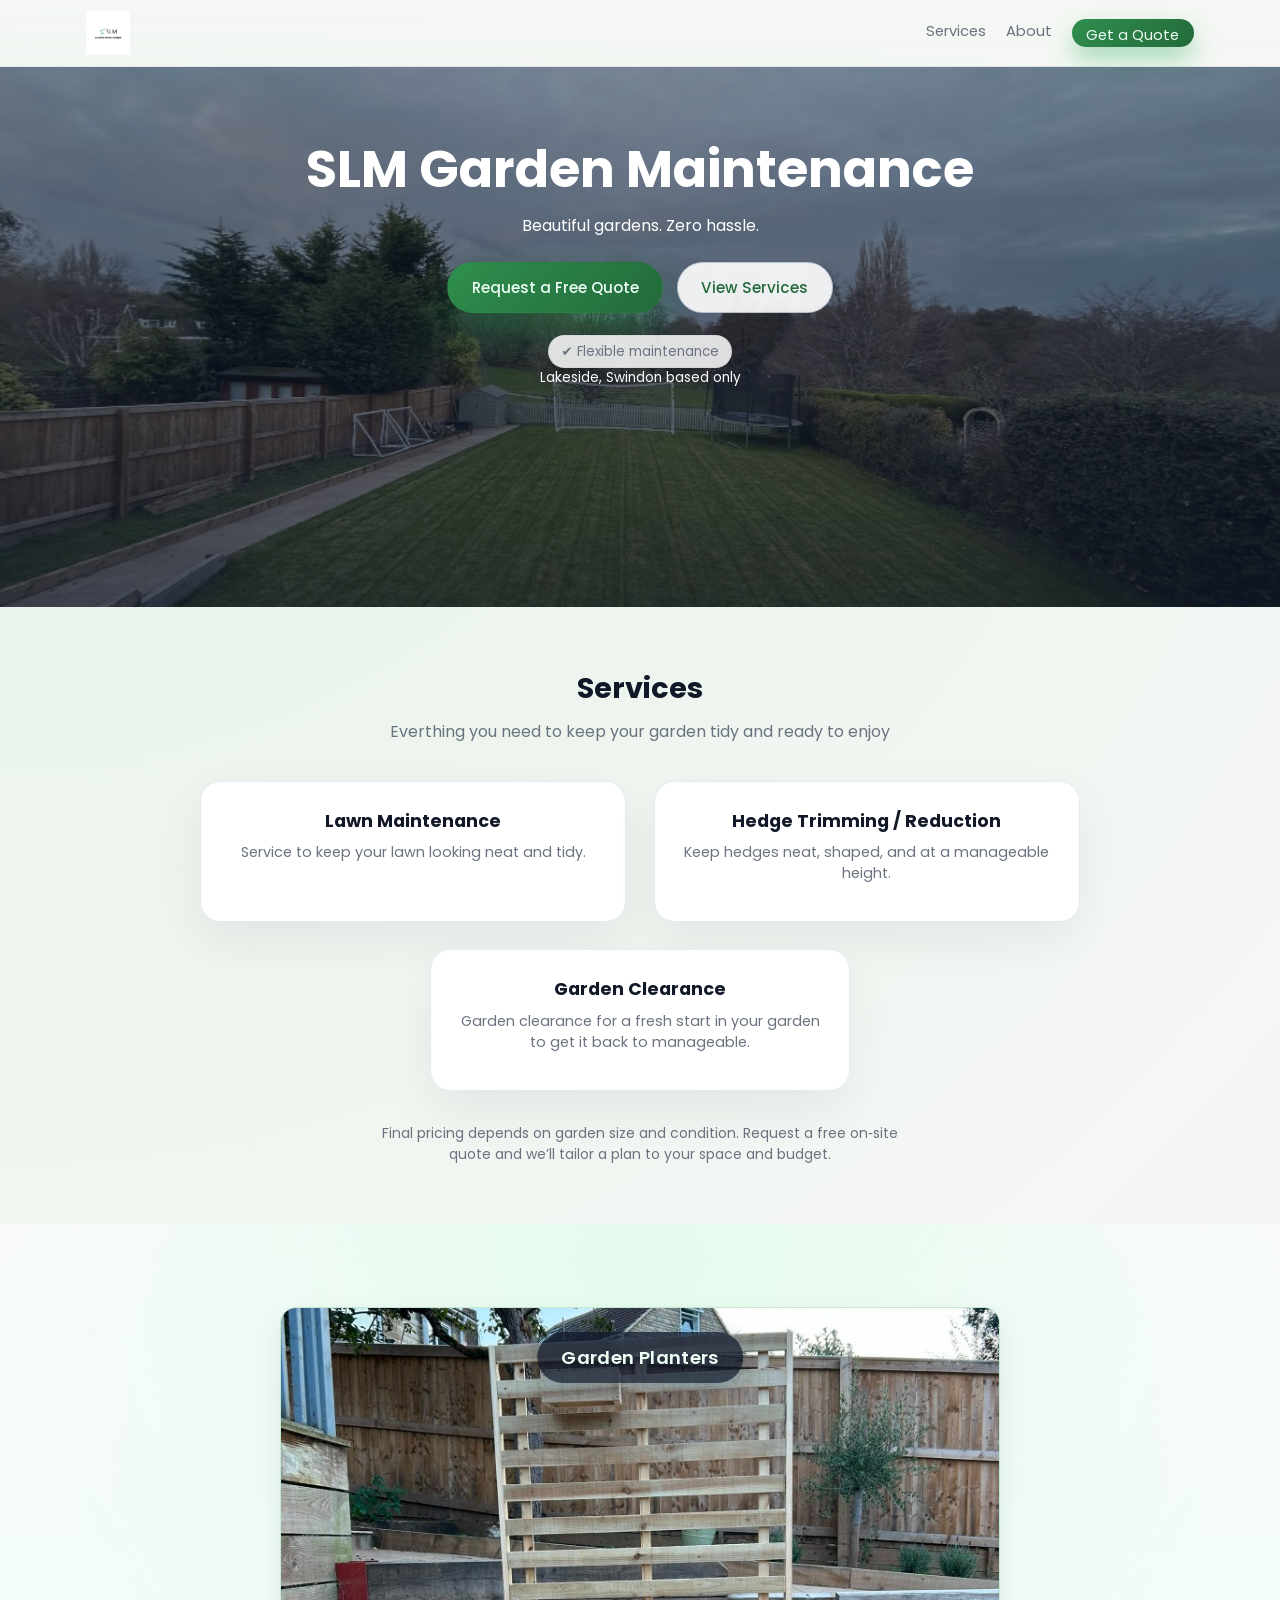
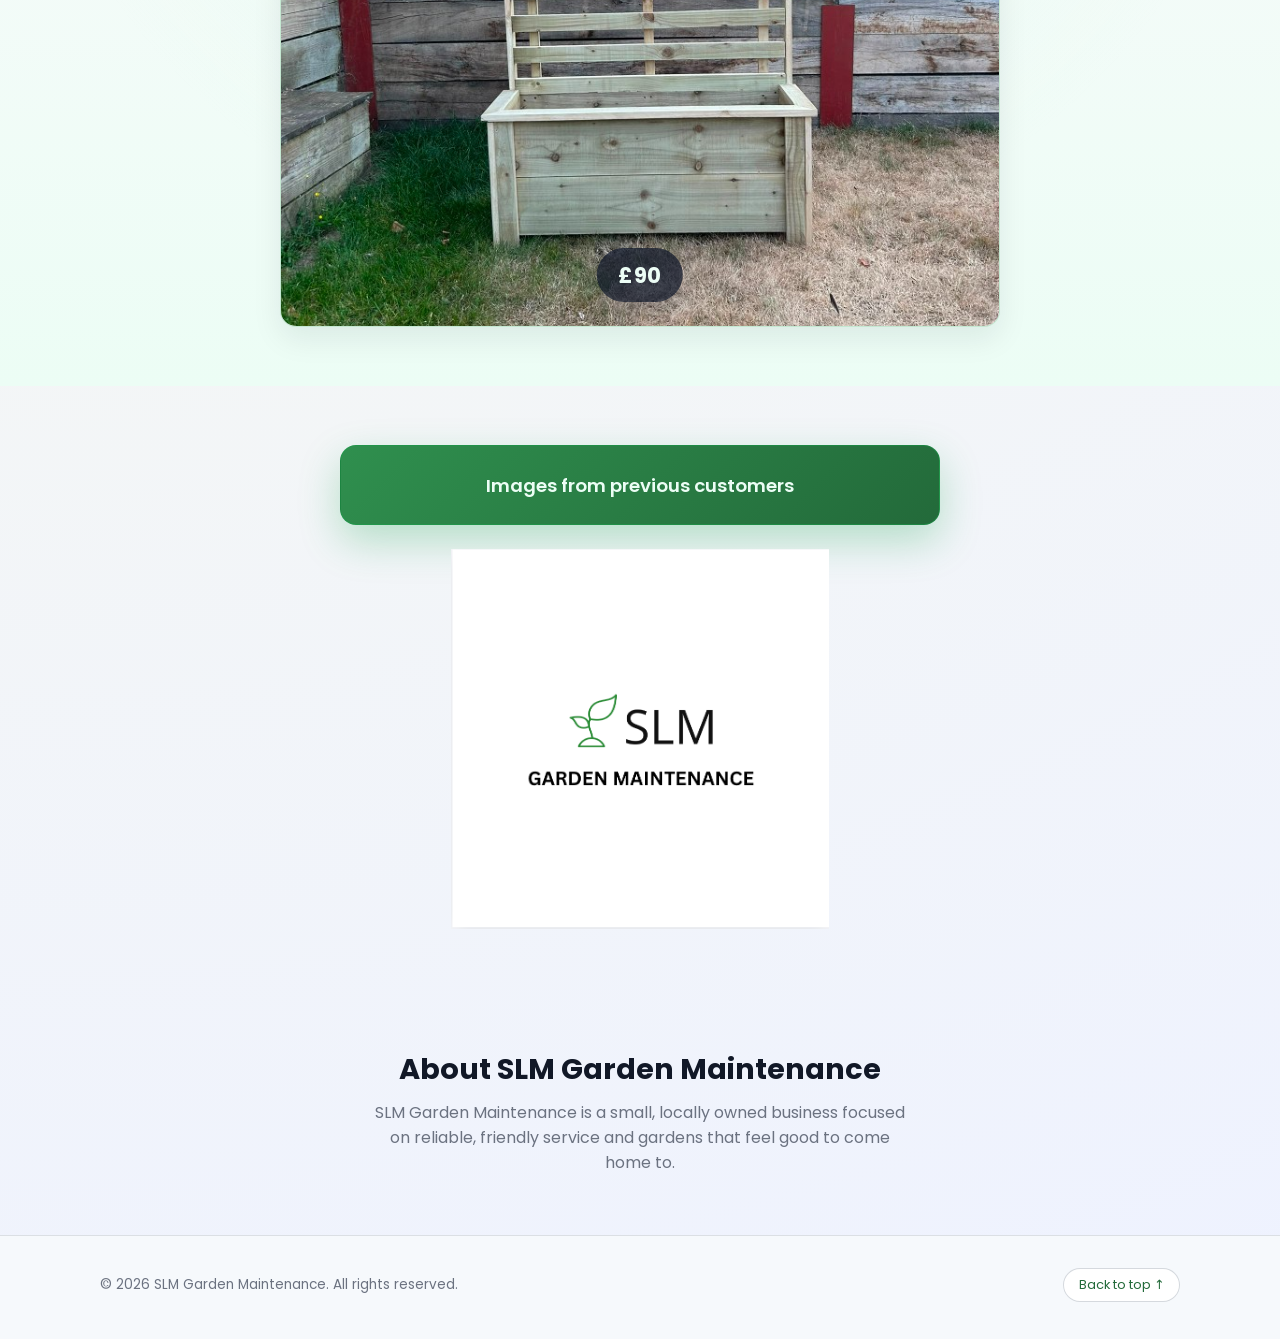
==== commit 42909306: "update spelling and new options and bespoce" ====
--- a/index.html
+++ b/index.html
@@ -56,15 +56,23 @@
           <p class="section-intro">
             Everthing you need to keep your garden tidy and ready to enjoy
           </p>
-          <div class="services-grid services-grid--pair">
-            <a href="contact.html?service=lawn" class="card service-card service-card--centered">
-              <h3>Lawn Maintenance</h3>
-              <p class="service-card-subtitle">Service to keep your lawn looking neat and tidy.</p>
-            </a>
-            <a href="contact.html?service=hedge" class="card service-card service-card--centered">
-              <h3>Hedge Trimming / Reduction</h3>
-              <p class="service-card-subtitle">Keep hedges neat, shaped, and at a manageable height.</p>
-            </a>
+          <div class="services-layout">
+            <div class="services-grid services-grid--pair">
+              <a href="contact.html?service=lawn" class="card service-card service-card--centered">
+                <h3>Lawn Maintenance</h3>
+                <p class="service-card-subtitle">Service to keep your lawn looking neat and tidy.</p>
+              </a>
+              <a href="contact.html?service=hedge" class="card service-card service-card--centered">
+                <h3>Hedge Trimming / Reduction</h3>
+                <p class="service-card-subtitle">Keep hedges neat, shaped, and at a manageable height.</p>
+              </a>
+            </div>
+            <div class="services-grid services-grid--single">
+              <a href="contact.html?service=clearance" class="card service-card service-card--centered">
+                <h3>Garden Clearance</h3>
+                <p class="service-card-subtitle">Garden clearance for a fresh start in your garden to get it back to manageable.</p>
+              </a>
+            </div>
           </div>
           <p class="pricing-footnote">
             Final pricing depends on garden size and condition. Request a free on‑site quote and
@@ -75,13 +83,23 @@
 
       <section class="section section-alt" id="pricing">
         <div class="container">
-          <a href="planters.html" class="pricing-logo-box">
-            <img
-              src="assets/planter-trellis.png"
-              alt="Handmade wooden planter box"
-              class="pricing-logo"
-            />
+          <a href="planters.html" class="pricing-logo-box" data-planter-slideshow>
+            <div class="pricing-logo-frame">
+              <img
+                src="assets/planter-privacy-wall-1.png"
+                alt="Handmade wooden planter box with privacy board"
+                class="pricing-logo is-active"
+                data-planter-slide
+              />
+              <img
+                src="assets/planter-medium-1.png"
+                alt="Handmade medium wooden planter box"
+                class="pricing-logo"
+                data-planter-slide
+              />
+            </div>
             <span class="pricing-logo-label">Garden Planters</span>
+            <span class="pricing-logo-price" data-planter-price>£90</span>
           </a>
         </div>
       </section>
--- a/styles.css
+++ b/styles.css
@@ -333,10 +333,11 @@
   grid-template-columns: repeat(4, minmax(0, 1fr));
 }
 
-.services-grid--single {
-  display: flex;
-  justify-content: center;
-  align-items: stretch;
+.services-layout {
+  display: flex;
+  flex-direction: column;
+  gap: 1.7rem;
+  margin-top: 2.3rem;
 }
 
 .services-grid--pair {
@@ -344,7 +345,16 @@
   grid-template-columns: repeat(2, minmax(0, 1fr));
   gap: 1.7rem;
   max-width: 880px;
-  margin: 2.3rem auto 0;
+  margin: 0 auto;
+  width: 100%;
+}
+
+.services-grid--single {
+  display: flex;
+  justify-content: center;
+  align-items: stretch;
+  margin: 0 auto;
+  width: 100%;
 }
 
 .services-grid--single .service-card {
@@ -496,6 +506,58 @@
   box-shadow: 0 16px 36px rgba(22, 163, 74, 0.18);
 }
 
+.bespoke-planters-section {
+  margin-top: 3rem;
+  text-align: center;
+}
+
+.bespoke-planters-section .section-title {
+  text-align: center;
+}
+
+.bespoke-planters-intro {
+  max-width: 34rem;
+  margin: 0.75rem auto 0;
+  text-align: center;
+}
+
+.bespoke-planters-contact {
+  margin-top: 8rem;
+  min-height: 28rem;
+  display: flex;
+  flex-direction: column;
+  justify-content: center;
+  align-items: center;
+}
+
+.bespoke-planters-actions {
+  display: flex;
+  flex-wrap: wrap;
+  justify-content: center;
+  align-items: center;
+  gap: 0.75rem;
+  max-width: 640px;
+  margin: 1.25rem auto 0;
+}
+
+.bespoke-planters-phone {
+  font-size: 1.6rem;
+  font-weight: 600;
+  margin: 1.25rem auto 0;
+  text-align: center;
+}
+
+.bespoke-planters-phone a {
+  color: var(--text);
+  text-decoration: none;
+}
+
+.bespoke-planters-note {
+  max-width: 34rem;
+  margin: 1.25rem auto 0;
+  text-align: center;
+}
+
 .pricing-logo-label {
   position: absolute;
   left: 50%;
@@ -511,6 +573,43 @@
   text-align: center;
   white-space: nowrap;
   box-shadow: 0 10px 24px rgba(15, 23, 42, 0.25);
+  z-index: 2;
+}
+
+.pricing-logo-price {
+  position: absolute;
+  left: 50%;
+  bottom: 1.5rem;
+  transform: translateX(-50%);
+  padding: 0.65rem 1.35rem;
+  border-radius: 999px;
+  background: rgba(15, 23, 42, 0.72);
+  color: #ecfdf5;
+  font-size: 1.35rem;
+  font-weight: 700;
+  letter-spacing: 0.02em;
+  text-align: center;
+  white-space: nowrap;
+  box-shadow: 0 10px 24px rgba(15, 23, 42, 0.25);
+  transition: opacity 1.4s ease-in-out;
+  z-index: 2;
+}
+
+.pricing-logo-frame {
+  position: relative;
+  width: 100%;
+  height: 100%;
+}
+
+.pricing-logo-frame .pricing-logo {
+  position: absolute;
+  inset: 0;
+  opacity: 0;
+  transition: opacity 1.4s ease-in-out;
+}
+
+.pricing-logo-frame .pricing-logo.is-active {
+  opacity: 1;
 }
 
 .pricing-logo {
@@ -678,8 +777,9 @@
 
 .planters-menu-item {
   display: flex;
-  flex-direction: column;
-  gap: 0.35rem;
+  flex-direction: row-reverse;
+  align-items: center;
+  gap: 0.75rem;
   padding: 1rem 1.1rem;
   border-radius: 12px;
   border: 1px solid rgba(22, 163, 74, 0.35);
@@ -689,18 +789,41 @@
   text-decoration: none;
   cursor: pointer;
   box-shadow: 0 8px 24px rgba(15, 23, 42, 0.06);
+  transform-origin: right center;
   transition: transform var(--transition-fast), border-color var(--transition-fast),
     background var(--transition-fast), box-shadow var(--transition-fast);
+}
+
+.planters-menu-thumb {
+  flex-shrink: 0;
+  width: 56px;
+  height: 56px;
+  border-radius: 8px;
+  object-fit: cover;
+  border: 1px solid rgba(22, 163, 74, 0.2);
+  background: #f8fafc;
+}
+
+.planters-menu-content {
+  display: flex;
+  flex-direction: column;
+  gap: 0.35rem;
+  min-width: 0;
+  flex: 1;
 }
 
 .planters-menu-item:hover {
   border-color: rgba(22, 163, 74, 0.65);
   background: #ecfdf5;
-  transform: translateX(4px);
+  transform: scale(1.04);
   box-shadow: 0 12px 28px rgba(22, 163, 74, 0.12);
 }
 
 .planters-menu-item:focus-visible {
+  border-color: rgba(22, 163, 74, 0.65);
+  background: #ecfdf5;
+  transform: scale(1.04);
+  box-shadow: 0 12px 28px rgba(22, 163, 74, 0.12);
   outline: 2px solid var(--accent);
   outline-offset: 2px;
 }
@@ -853,6 +976,28 @@
   align-items: flex-start;
 }
 
+.contact-sidebar {
+  display: flex;
+  flex-direction: column;
+}
+
+.contact-service-image {
+  margin: 1rem 0 0;
+  border-radius: var(--radius-lg);
+  overflow: hidden;
+  border: 1px solid rgba(226, 232, 240, 0.9);
+  box-shadow: 0 20px 50px rgba(15, 23, 42, 0.06);
+}
+
+.contact-service-image img {
+  display: block;
+  width: 100%;
+  height: auto;
+  max-height: 280px;
+  object-fit: cover;
+  object-position: center left;
+}
+
 .contact-points {
   margin: 1.3rem 0 0.8rem;
   padding-left: 1.1rem;
@@ -864,6 +1009,11 @@
   margin: 0.5rem 0 0;
   font-size: 0.85rem;
   color: var(--muted);
+}
+
+.contact-note.bespoke-planters-note {
+  margin: 1.25rem auto 0;
+  text-align: center;
 }
 
 .contact-form h3 {
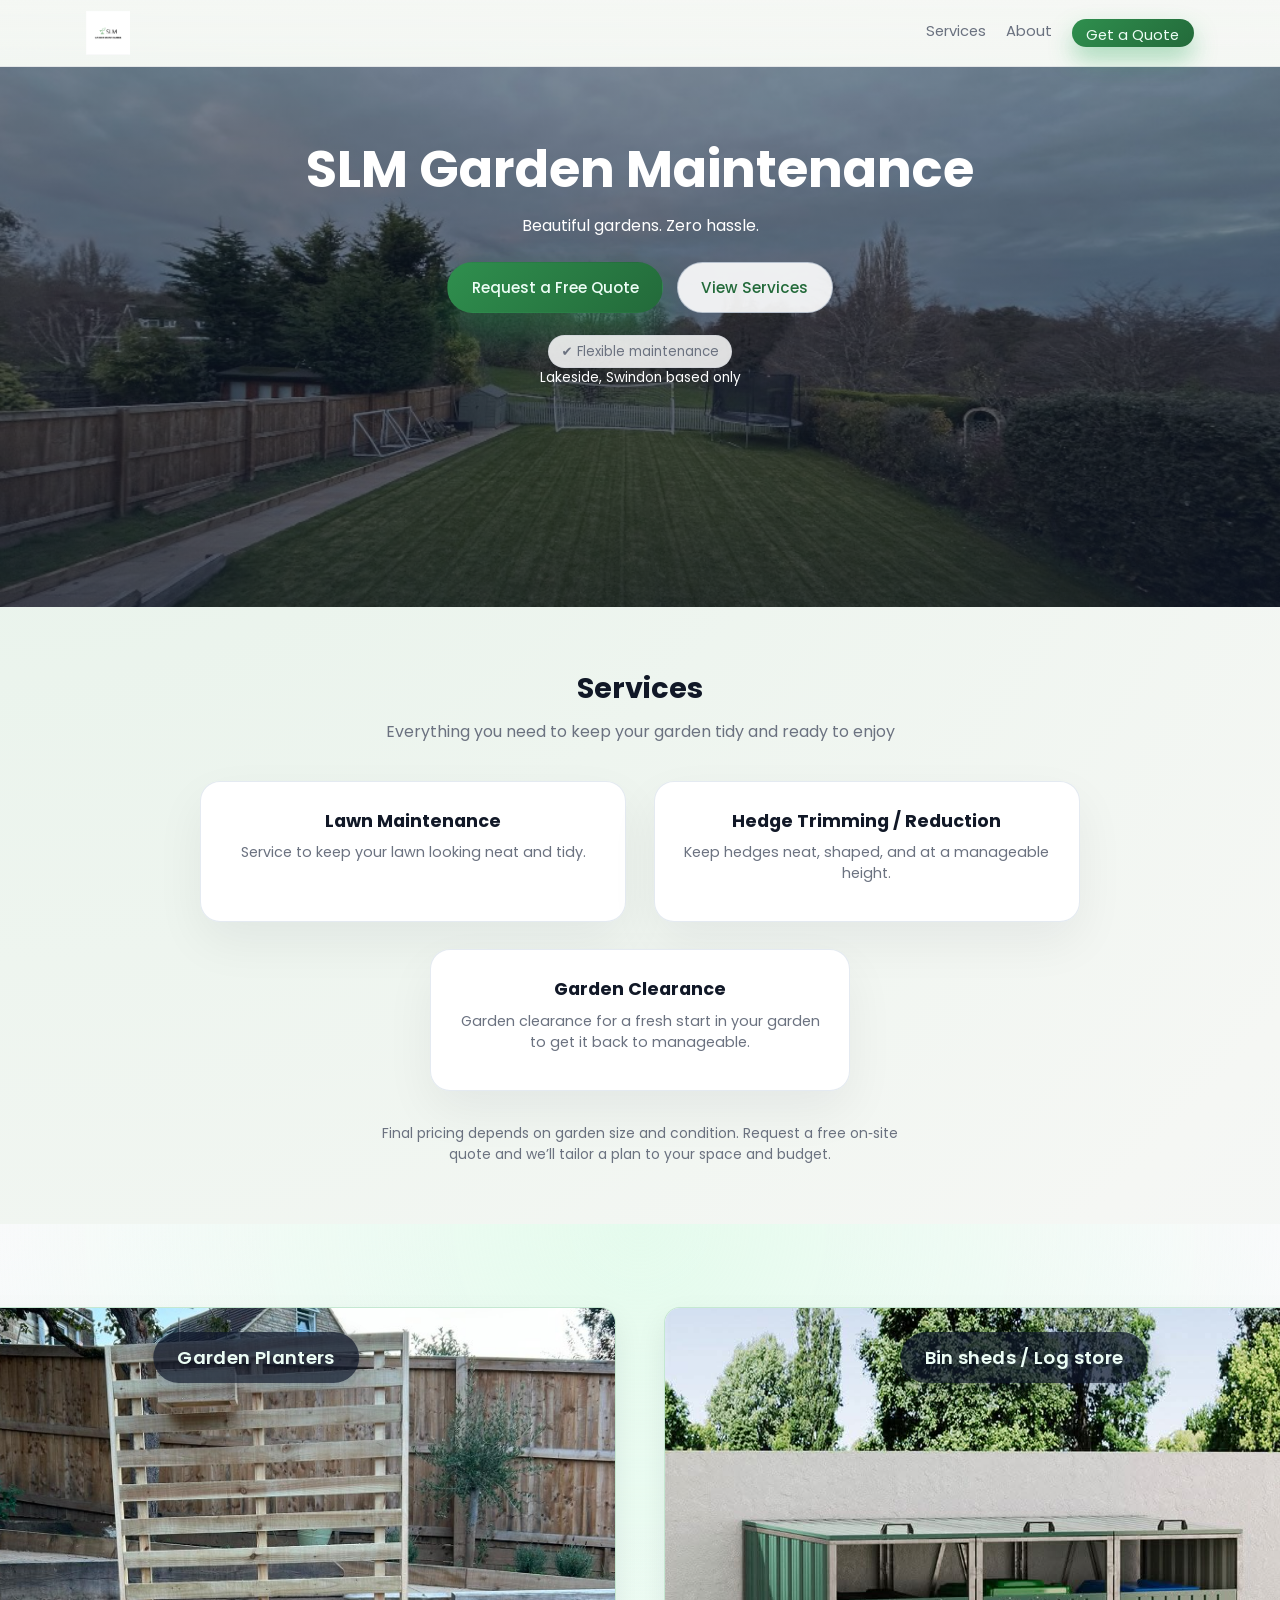
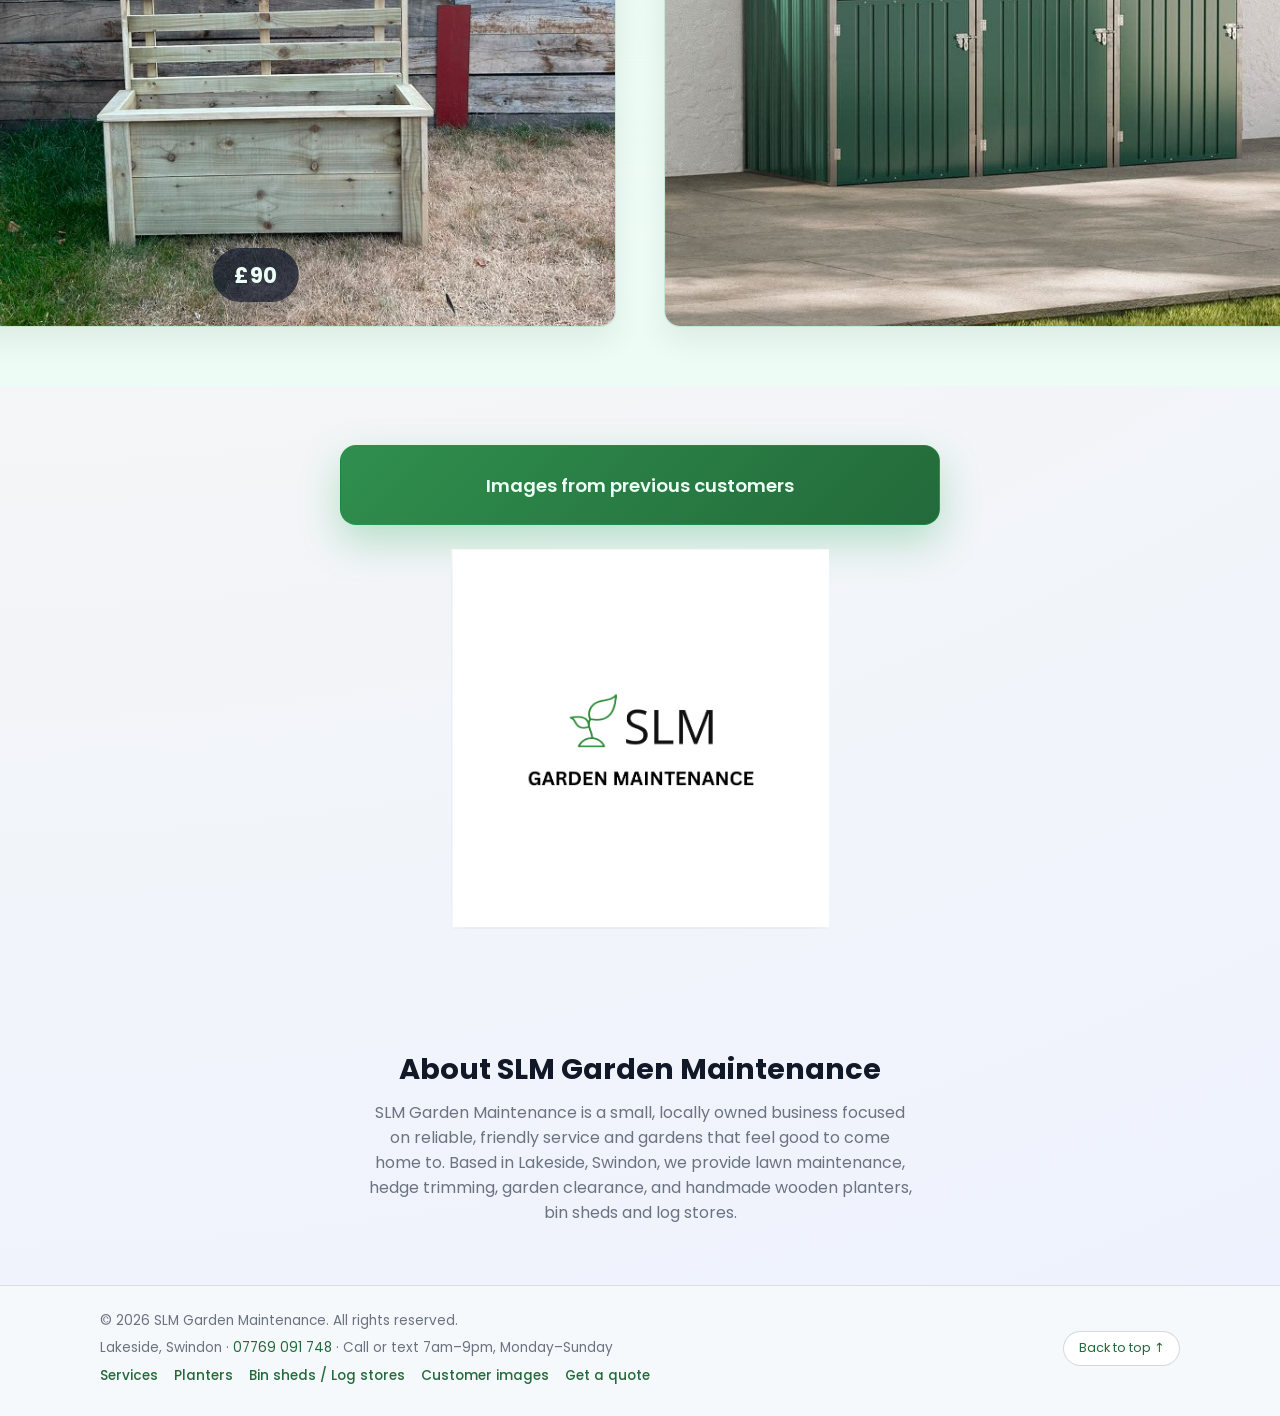
==== commit 058daa9a: "bin shed log store bin shed log store" ====
--- a/index.html
+++ b/index.html
@@ -1,13 +1,53 @@
 <!DOCTYPE html>
-<html lang="en">
+<html lang="en-GB">
   <head>
     <meta charset="UTF-8" />
     <meta name="viewport" content="width=device-width, initial-scale=1" />
-    <title>SLM Garden Maintenance</title>
+    <title>SLM Garden Maintenance | Lawn Care, Planters &amp; Sheds in Lakeside, Swindon</title>
     <meta
       name="description"
-      content="SLM Garden Maintenance – professional lawn care, planting, pruning, and seasonal cleanups for beautiful, low-stress outdoor spaces."
-    />
+      content="SLM Garden Maintenance in Lakeside, Swindon. Lawn mowing, hedge trimming, garden clearance, handmade wooden planters, bin sheds and log stores. Call or text 07769 091 748."
+    />
+    <meta
+      name="keywords"
+      content="garden maintenance Swindon, lawn mowing Lakeside, hedge trimming Swindon, garden clearance, wooden planters, bin sheds, log store, SLM Garden Maintenance"
+    />
+    <meta name="author" content="SLM Garden Maintenance" />
+    <meta name="robots" content="index, follow, max-image-preview:large" />
+    <meta name="geo.region" content="GB-SWD" />
+    <meta name="geo.placename" content="Lakeside, Swindon" />
+    <meta name="theme-color" content="#16a34a" />
+    <link rel="canonical" href="https://www.slmgardens.co.uk/" />
+    <link rel="icon" href="assets/slm-logo.png" type="image/png" />
+    <link rel="apple-touch-icon" href="assets/slm-logo.png" />
+    <link rel="manifest" href="site.webmanifest" />
+
+    <meta property="og:type" content="website" />
+    <meta property="og:locale" content="en_GB" />
+    <meta property="og:site_name" content="SLM Garden Maintenance" />
+    <meta
+      property="og:title"
+      content="SLM Garden Maintenance | Lawn Care, Planters &amp; Sheds in Lakeside, Swindon"
+    />
+    <meta
+      property="og:description"
+      content="Reliable garden maintenance, handmade planters, bin sheds and log stores for Lakeside, Swindon. Free quotes — call or text 07769 091 748."
+    />
+    <meta property="og:url" content="https://www.slmgardens.co.uk/" />
+    <meta property="og:image" content="https://www.slmgardens.co.uk/assets/slm-logo.png" />
+    <meta property="og:image:alt" content="SLM Garden Maintenance logo" />
+
+    <meta name="twitter:card" content="summary_large_image" />
+    <meta
+      name="twitter:title"
+      content="SLM Garden Maintenance | Lakeside, Swindon"
+    />
+    <meta
+      name="twitter:description"
+      content="Lawn care, hedge trimming, garden clearance, planters, bin sheds and log stores in Lakeside, Swindon."
+    />
+    <meta name="twitter:image" content="https://www.slmgardens.co.uk/assets/slm-logo.png" />
+
     <link rel="stylesheet" href="styles.css" />
     <link rel="preconnect" href="https://fonts.googleapis.com" />
     <link rel="preconnect" href="https://fonts.gstatic.com" crossorigin />
@@ -15,14 +55,107 @@
       href="https://fonts.googleapis.com/css2?family=Poppins:wght@300;400;500;600;700&display=swap"
       rel="stylesheet"
     />
+
+    <script type="application/ld+json">
+      {
+        "@context": "https://schema.org",
+        "@type": "LocalBusiness",
+        "@id": "https://www.slmgardens.co.uk/#business",
+        "name": "SLM Garden Maintenance",
+        "url": "https://www.slmgardens.co.uk/",
+        "logo": "https://www.slmgardens.co.uk/assets/slm-logo.png",
+        "image": "https://www.slmgardens.co.uk/assets/slm-logo.png",
+        "telephone": "+447769091748",
+        "priceRange": "££",
+        "description": "Local garden maintenance business offering lawn care, hedge trimming, garden clearance, handmade wooden planters, bin sheds and log stores in Lakeside, Swindon.",
+        "address": {
+          "@type": "PostalAddress",
+          "addressLocality": "Lakeside",
+          "addressRegion": "Swindon",
+          "addressCountry": "GB"
+        },
+        "areaServed": {
+          "@type": "Place",
+          "name": "Lakeside, Swindon"
+        },
+        "openingHoursSpecification": {
+          "@type": "OpeningHoursSpecification",
+          "dayOfWeek": [
+            "Monday",
+            "Tuesday",
+            "Wednesday",
+            "Thursday",
+            "Friday",
+            "Saturday",
+            "Sunday"
+          ],
+          "opens": "07:00",
+          "closes": "21:00"
+        },
+        "hasOfferCatalog": {
+          "@type": "OfferCatalog",
+          "name": "Garden services and products",
+          "itemListElement": [
+            {
+              "@type": "Offer",
+              "itemOffered": {
+                "@type": "Service",
+                "name": "Lawn Maintenance",
+                "description": "Lawn mowing and edging to keep your lawn neat and tidy."
+              }
+            },
+            {
+              "@type": "Offer",
+              "itemOffered": {
+                "@type": "Service",
+                "name": "Hedge Trimming / Reduction",
+                "description": "Hedge trimming, shaping and height reduction."
+              }
+            },
+            {
+              "@type": "Offer",
+              "itemOffered": {
+                "@type": "Service",
+                "name": "Garden Clearance",
+                "description": "Garden clearance to get your garden back to manageable."
+              }
+            },
+            {
+              "@type": "Offer",
+              "itemOffered": {
+                "@type": "Product",
+                "name": "Handmade Garden Planters",
+                "url": "https://www.slmgardens.co.uk/planters.html"
+              }
+            },
+            {
+              "@type": "Offer",
+              "itemOffered": {
+                "@type": "Product",
+                "name": "Bin Sheds and Log Stores",
+                "url": "https://www.slmgardens.co.uk/bin-sheds.html",
+                "image": "https://www.slmgardens.co.uk/assets/bin-shed.jpg"
+              }
+            }
+          ]
+        },
+        "contactPoint": {
+          "@type": "ContactPoint",
+          "telephone": "+447769091748",
+          "contactType": "customer service",
+          "areaServed": "GB",
+          "availableLanguage": "English"
+        }
+      }
+    </script>
   </head>
   <body>
     <header class="site-header">
       <div class="container header-inner">
-        <a href="index.html" class="logo" aria-label="Go to home page">
-          <img src="assets/slm-logo.png" alt="SLM Garden Maintenance logo" class="site-logo" />
+        <a href="index.html" class="logo" aria-label="SLM Garden Maintenance home">
+          <img src="assets/slm-logo.png" alt="SLM Garden Maintenance logo" class="site-logo" width="120" height="120" />
         </a>
-        <nav class="nav">
+        <nav class="nav" aria-label="Main">
           <a href="#services">Services</a>
           <a href="#about">About</a>
           <a href="contact.html" class="nav-cta">Get a Quote</a>
@@ -54,7 +187,7 @@
         <div class="container">
           <h2 class="section-title">Services</h2>
           <p class="section-intro">
-            Everthing you need to keep your garden tidy and ready to enjoy
+            Everything you need to keep your garden tidy and ready to enjoy
           </p>
           <div class="services-layout">
             <div class="services-grid services-grid--pair">
@@ -81,26 +214,45 @@
         </div>
       </section>
 
-      <section class="section section-alt" id="pricing">
+      <section class="section section-alt" id="pricing" aria-label="Garden products">
         <div class="container">
-          <a href="planters.html" class="pricing-logo-box" data-planter-slideshow>
-            <div class="pricing-logo-frame">
-              <img
-                src="assets/planter-privacy-wall-1.png"
-                alt="Handmade wooden planter box with privacy board"
-                class="pricing-logo is-active"
-                data-planter-slide
-              />
-              <img
-                src="assets/planter-medium-1.png"
-                alt="Handmade medium wooden planter box"
-                class="pricing-logo"
-                data-planter-slide
-              />
-            </div>
-            <span class="pricing-logo-label">Garden Planters</span>
-            <span class="pricing-logo-price" data-planter-price>£90</span>
-          </a>
+          <h2 class="visually-hidden">Garden products</h2>
+          <div class="pricing-boxes">
+            <a href="planters.html" class="pricing-logo-box" data-planter-slideshow>
+              <div class="pricing-logo-frame">
+                <img
+                  src="assets/planter-privacy-wall-1.png"
+                  alt="Handmade wooden planter box with privacy board"
+                  class="pricing-logo is-active"
+                  data-planter-slide
+                  width="720"
+                  height="620"
+                />
+                <img
+                  src="assets/planter-medium-1.png"
+                  alt="Handmade medium wooden planter box"
+                  class="pricing-logo"
+                  data-planter-slide
+                  width="720"
+                  height="620"
+                />
+              </div>
+              <span class="pricing-logo-label">Garden Planters</span>
+              <span class="pricing-logo-price" data-planter-price>£90</span>
+            </a>
+            <a href="bin-sheds.html" class="pricing-logo-box">
+              <div class="pricing-logo-frame">
+                <img
+                  src="assets/bin-shed.jpg"
+                  alt="Dark green triple metal wheelie bin store"
+                  class="pricing-logo is-active"
+                  width="720"
+                  height="620"
+                />
+              </div>
+              <span class="pricing-logo-label">Bin sheds / Log store</span>
+            </a>
+          </div>
         </div>
       </section>
 
@@ -111,6 +263,8 @@
             src="assets/slm-logo.png"
             alt="SLM Garden Maintenance logo"
             class="images-box-logo"
+            width="200"
+            height="200"
           />
         </div>
       </section>
@@ -121,7 +275,9 @@
             <h2 class="section-title">About SLM Garden Maintenance</h2>
             <p class="section-intro about-summary">
               SLM Garden Maintenance is a small, locally owned business focused on reliable,
-              friendly service and gardens that feel good to come home to.
+              friendly service and gardens that feel good to come home to. Based in Lakeside,
+              Swindon, we provide lawn maintenance, hedge trimming, garden clearance, and
+              handmade wooden planters, bin sheds and log stores.
             </p>
           </div>
         </div>
@@ -130,12 +286,25 @@
 
     <footer class="site-footer">
       <div class="container footer-inner">
-        <p>© 2026 SLM Garden Maintenance. All rights reserved.</p>
+        <div class="footer-seo">
+          <p>© 2026 SLM Garden Maintenance. All rights reserved.</p>
+          <p class="footer-contact">
+            Lakeside, Swindon ·
+            <a href="tel:07769091748">07769 091 748</a> ·
+            Call or text 7am–9pm, Monday–Sunday
+          </p>
+          <nav class="footer-nav" aria-label="Footer">
+            <a href="index.html#services">Services</a>
+            <a href="planters.html">Planters</a>
+            <a href="bin-sheds.html">Bin sheds / Log stores</a>
+            <a href="images.html">Customer images</a>
+            <a href="contact.html">Get a quote</a>
+          </nav>
+        </div>
         <a href="#top" class="back-to-top">Back to top ↑</a>
       </div>
     </footer>
 
     <script src="script.js"></script>
   </body>
-  </html>
-
+</html>
--- a/styles.css
+++ b/styles.css
@@ -480,14 +480,31 @@
   text-align: center;
 }
 
+.pricing-boxes {
+  display: grid;
+  grid-template-columns: repeat(2, 720px);
+  justify-content: center;
+  align-items: start;
+  column-gap: 3rem;
+  row-gap: 2rem;
+  margin-top: 1.5rem;
+  width: 100%;
+}
+
+#pricing .container {
+  max-width: 1680px;
+  width: 100%;
+}
+
 .pricing-logo-box {
   position: relative;
   display: flex;
   justify-content: center;
   align-items: center;
-  width: min(100%, 720px);
+  box-sizing: border-box;
+  width: 720px;
   height: 620px;
-  margin: 1.5rem auto 0;
+  margin: 0;
   padding: 0;
   overflow: hidden;
   border-radius: 16px;
@@ -498,6 +515,10 @@
   cursor: pointer;
   transition: transform var(--transition-fast), box-shadow var(--transition-fast),
     border-color var(--transition-fast);
+}
+
+.pricing-logo-box--text {
+  background: radial-gradient(circle at top, rgba(220, 252, 231, 0.85), #ffffff 70%);
 }
 
 .pricing-logo-box:hover {
@@ -758,6 +779,27 @@
   margin-top: 1.5rem;
 }
 
+.planters-layout .planters-menu--additional {
+  margin-top: 1.5rem;
+}
+
+.planters-layout .planters-intro {
+  min-height: 3.2rem;
+}
+
+.sheds-log-stores-section {
+  margin-top: 3rem;
+}
+
+.sheds-log-stores-section .planters-section-title {
+  margin-top: 0;
+  text-align: left;
+}
+
+.sheds-log-stores-section .planters-menu {
+  margin-top: 1.5rem;
+}
+
 .planters-menu {
   display: flex;
   flex-direction: column;
@@ -780,6 +822,7 @@
   flex-direction: row-reverse;
   align-items: center;
   gap: 0.75rem;
+  min-height: 7.5rem;
   padding: 1rem 1.1rem;
   border-radius: 12px;
   border: 1px solid rgba(22, 163, 74, 0.35);
@@ -840,11 +883,16 @@
   color: var(--accent-dark);
 }
 
-.planters-menu-price {
-  font-size: 1.5rem;
-  font-weight: 700;
-  color: var(--text);
-  margin-top: 0.25rem;
+.planters-menu-item--unavailable {
+  cursor: default;
+  opacity: 0.72;
+  pointer-events: none;
+}
+
+.planters-menu-item--unavailable .planters-menu-price {
+  font-size: 1rem;
+  font-weight: 600;
+  color: var(--muted);
 }
 
 .order-back-link {
@@ -917,6 +965,7 @@
   padding: 2.1rem 2rem 2rem;
 }
 
+.order-card h2,
 .order-card h3 {
   font-size: 1.35rem;
 }
@@ -1016,6 +1065,7 @@
   text-align: center;
 }
 
+.contact-form h2,
 .contact-form h3 {
   margin: 0 0 0.9rem;
 }
@@ -1074,6 +1124,53 @@
   color: var(--muted);
 }
 
+.footer-seo {
+  display: flex;
+  flex-direction: column;
+  gap: 0.45rem;
+}
+
+.footer-seo p {
+  margin: 0;
+}
+
+.footer-contact a {
+  color: var(--accent-dark);
+  text-decoration: none;
+}
+
+.footer-contact a:hover {
+  text-decoration: underline;
+}
+
+.footer-nav {
+  display: flex;
+  flex-wrap: wrap;
+  gap: 0.65rem 1rem;
+}
+
+.footer-nav a {
+  color: var(--accent-dark);
+  text-decoration: none;
+  font-weight: 500;
+}
+
+.footer-nav a:hover {
+  text-decoration: underline;
+}
+
+.visually-hidden {
+  position: absolute;
+  width: 1px;
+  height: 1px;
+  padding: 0;
+  margin: -1px;
+  overflow: hidden;
+  clip: rect(0, 0, 0, 0);
+  white-space: nowrap;
+  border: 0;
+}
+
 .footer-qr {
   display: flex;
   flex-direction: column;
@@ -1133,6 +1230,23 @@
     grid-template-columns: repeat(2, minmax(0, 1fr));
   }
 
+  .pricing-boxes {
+    grid-template-columns: minmax(0, 720px);
+    justify-content: center;
+    column-gap: 0;
+    row-gap: 2rem;
+  }
+
+  #pricing .container {
+    width: 100%;
+    max-width: 1120px;
+  }
+
+  .pricing-logo-box {
+    width: min(100%, 720px);
+    height: 620px;
+  }
+
   .about-grid {
     grid-template-columns: minmax(0, 1fr);
   }
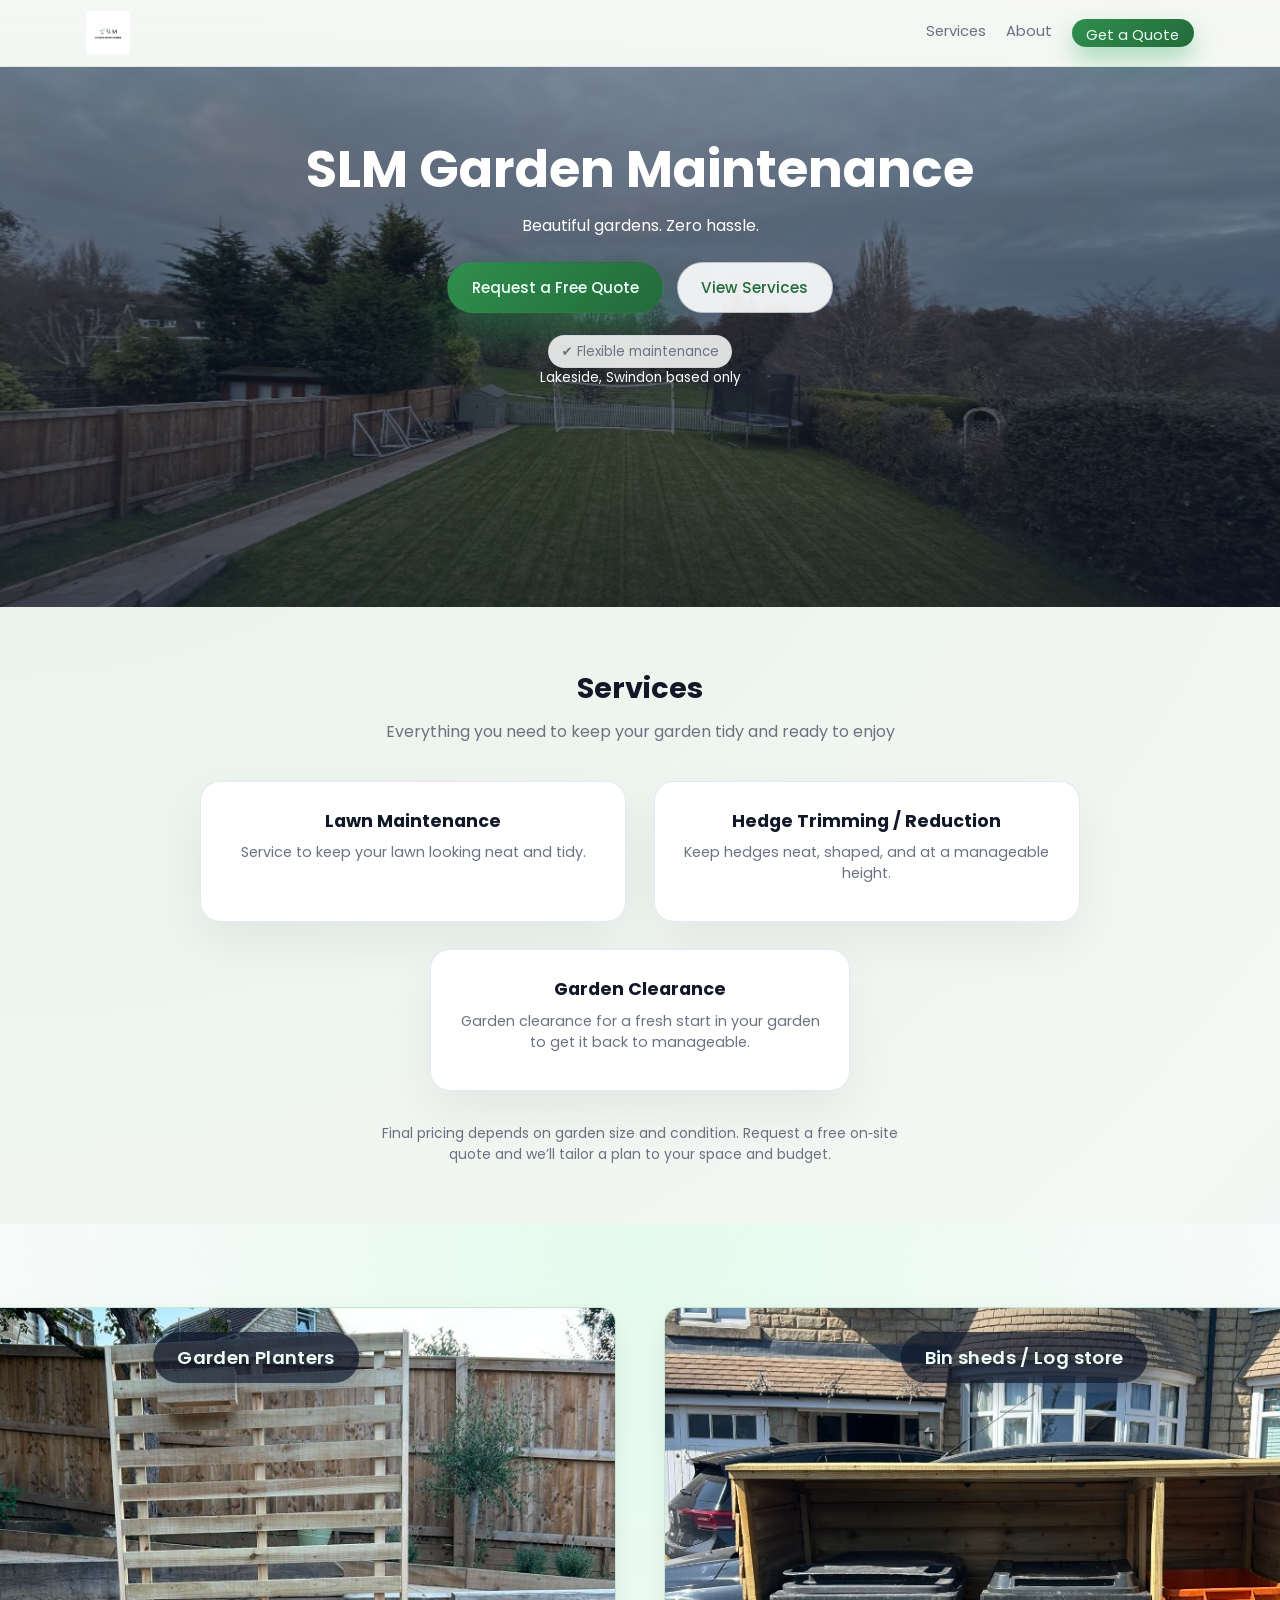
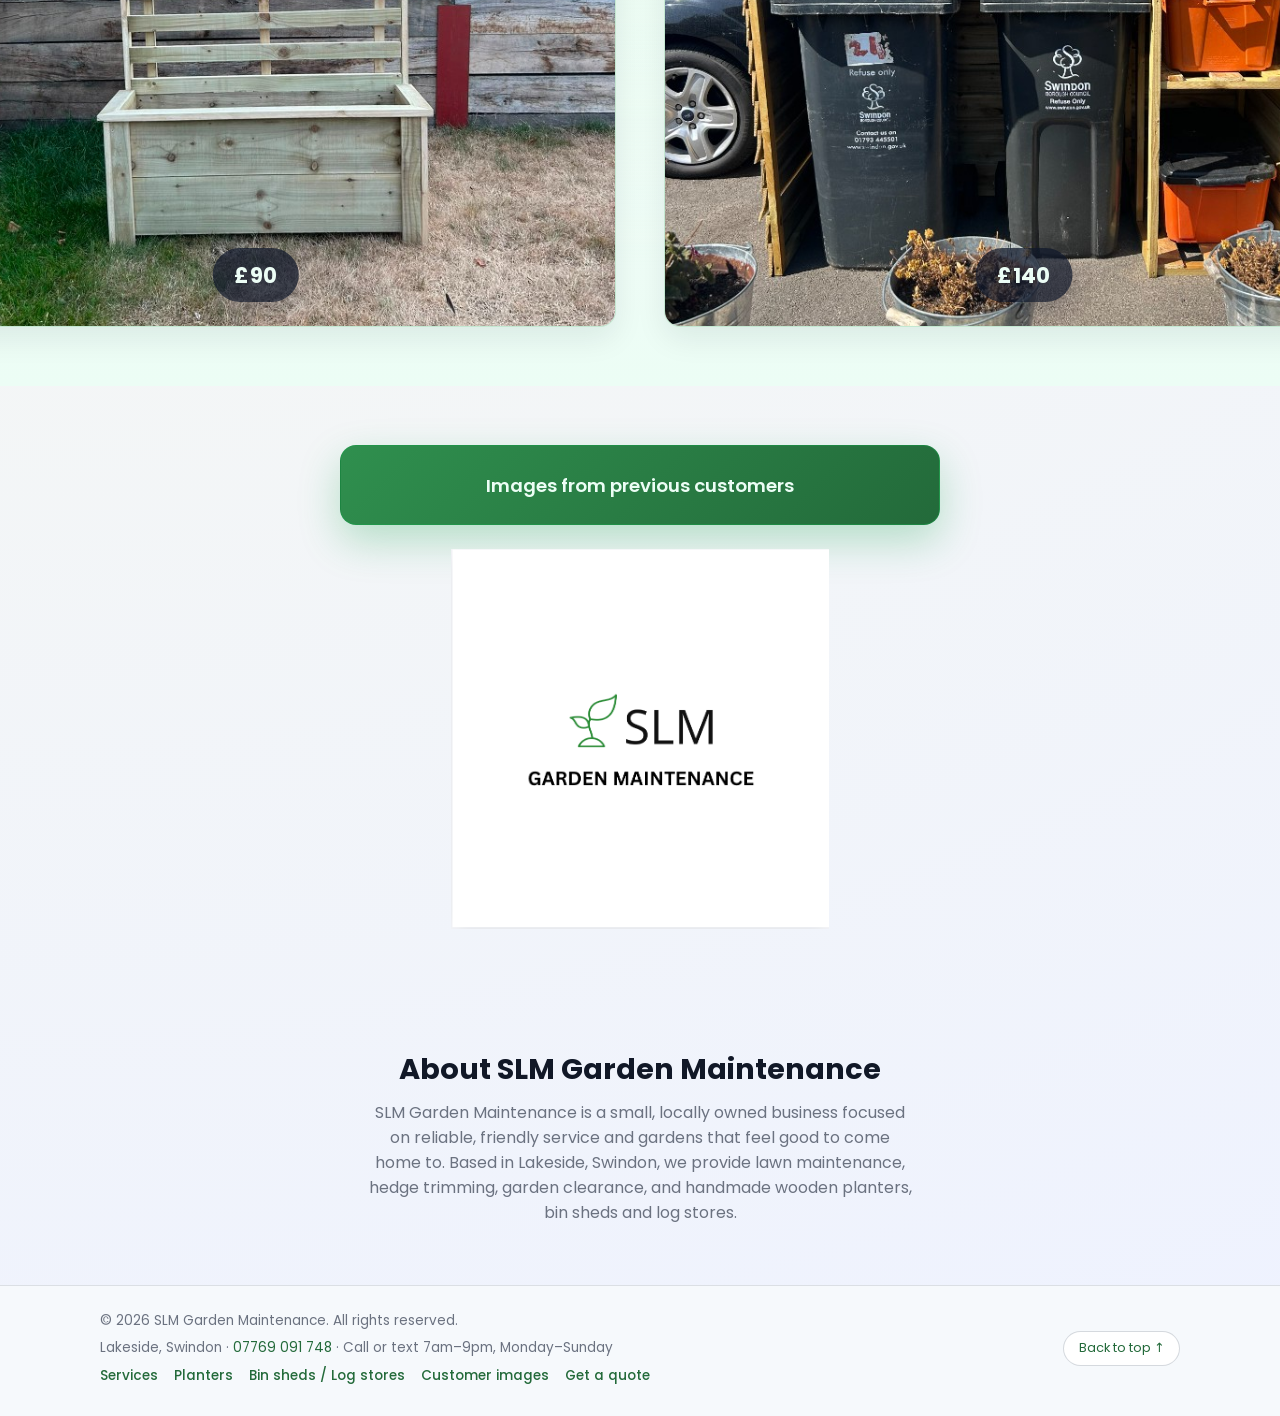
==== commit 4c8bb044: "pics" ====
--- a/index.html
+++ b/index.html
@@ -134,7 +134,7 @@
                 "@type": "Product",
                 "name": "Bin Sheds and Log Stores",
                 "url": "https://www.slmgardens.co.uk/bin-sheds.html",
-                "image": "https://www.slmgardens.co.uk/assets/bin-shed.jpg"
+                "image": "https://www.slmgardens.co.uk/assets/bin-shed-2-boxes-1.png"
               }
             }
           ]
@@ -243,14 +243,15 @@
             <a href="bin-sheds.html" class="pricing-logo-box">
               <div class="pricing-logo-frame">
                 <img
-                  src="assets/bin-shed.jpg"
-                  alt="Dark green triple metal wheelie bin store"
+                  src="assets/bin-shed-2-boxes-1.png"
+                  alt="Handmade wooden bin shed with 2 boxes"
                   class="pricing-logo is-active"
                   width="720"
                   height="620"
                 />
               </div>
               <span class="pricing-logo-label">Bin sheds / Log store</span>
+              <span class="pricing-logo-price">£140</span>
             </a>
           </div>
         </div>
